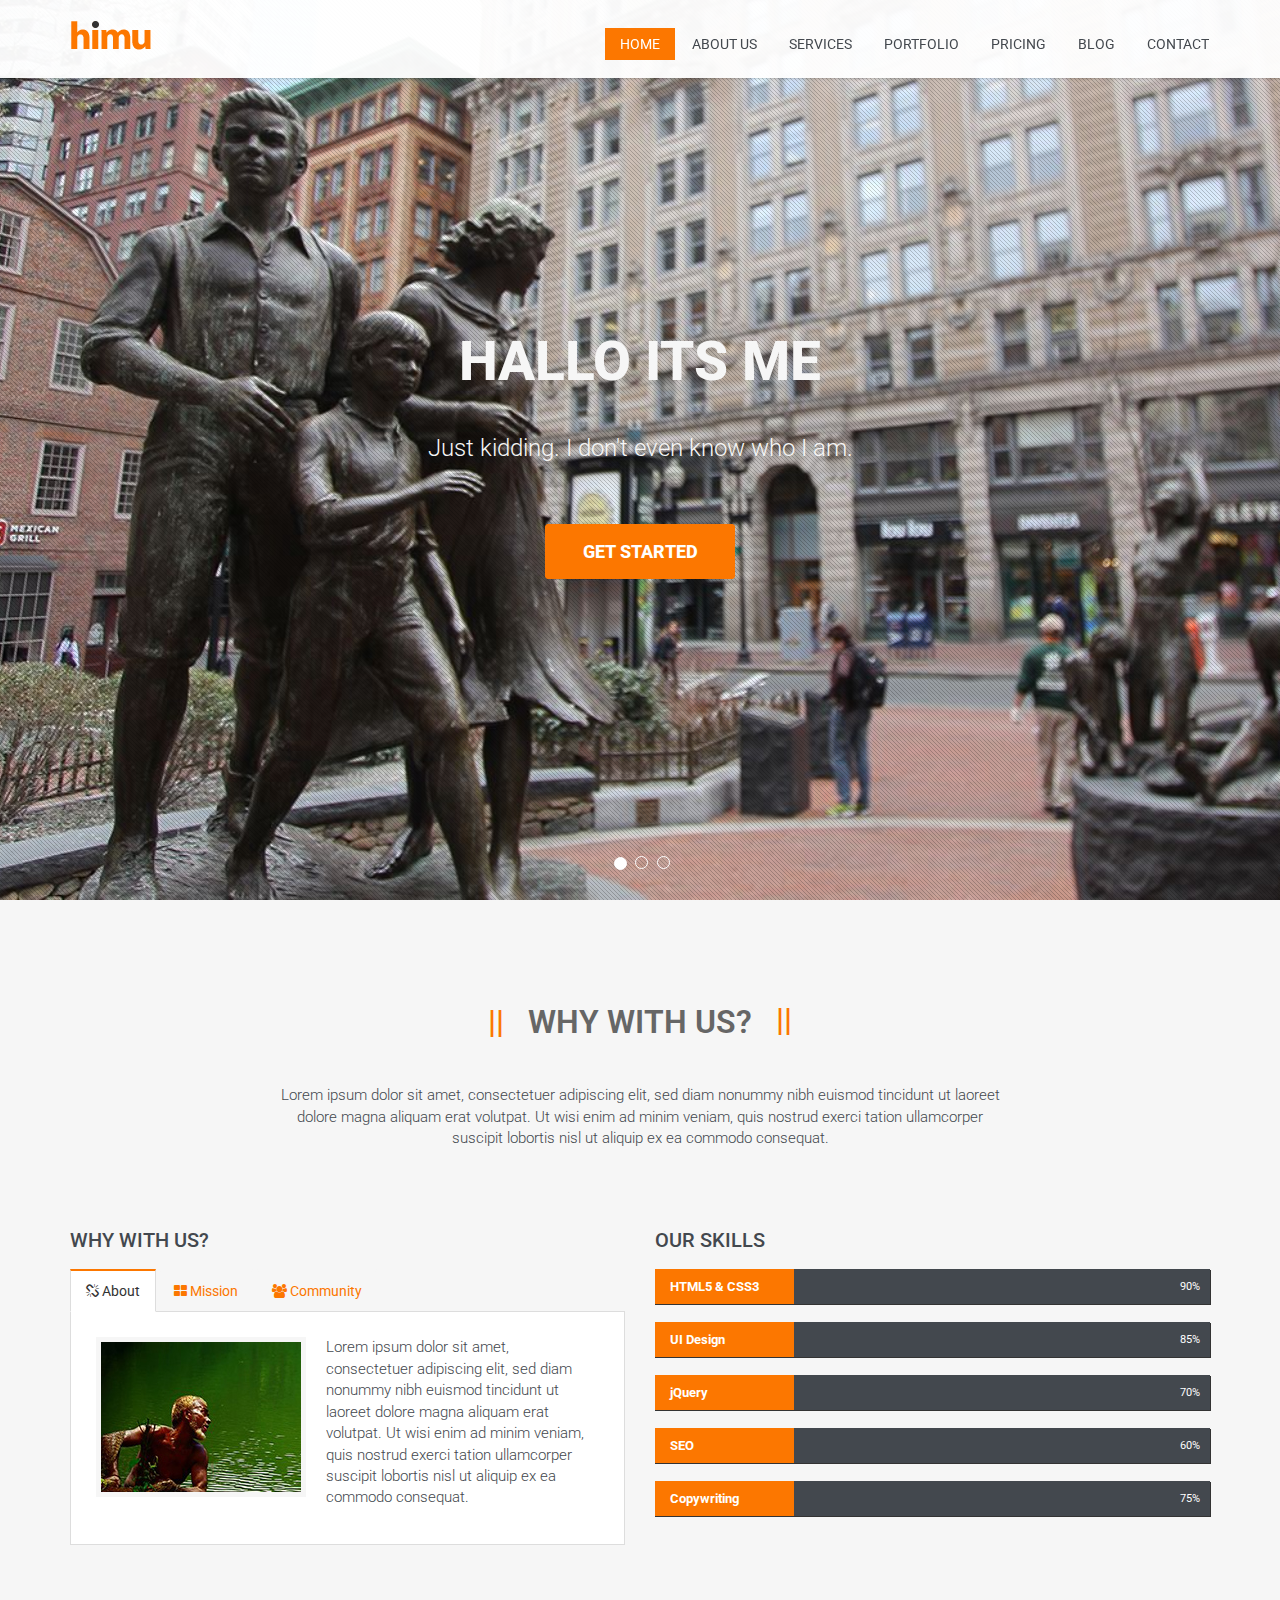
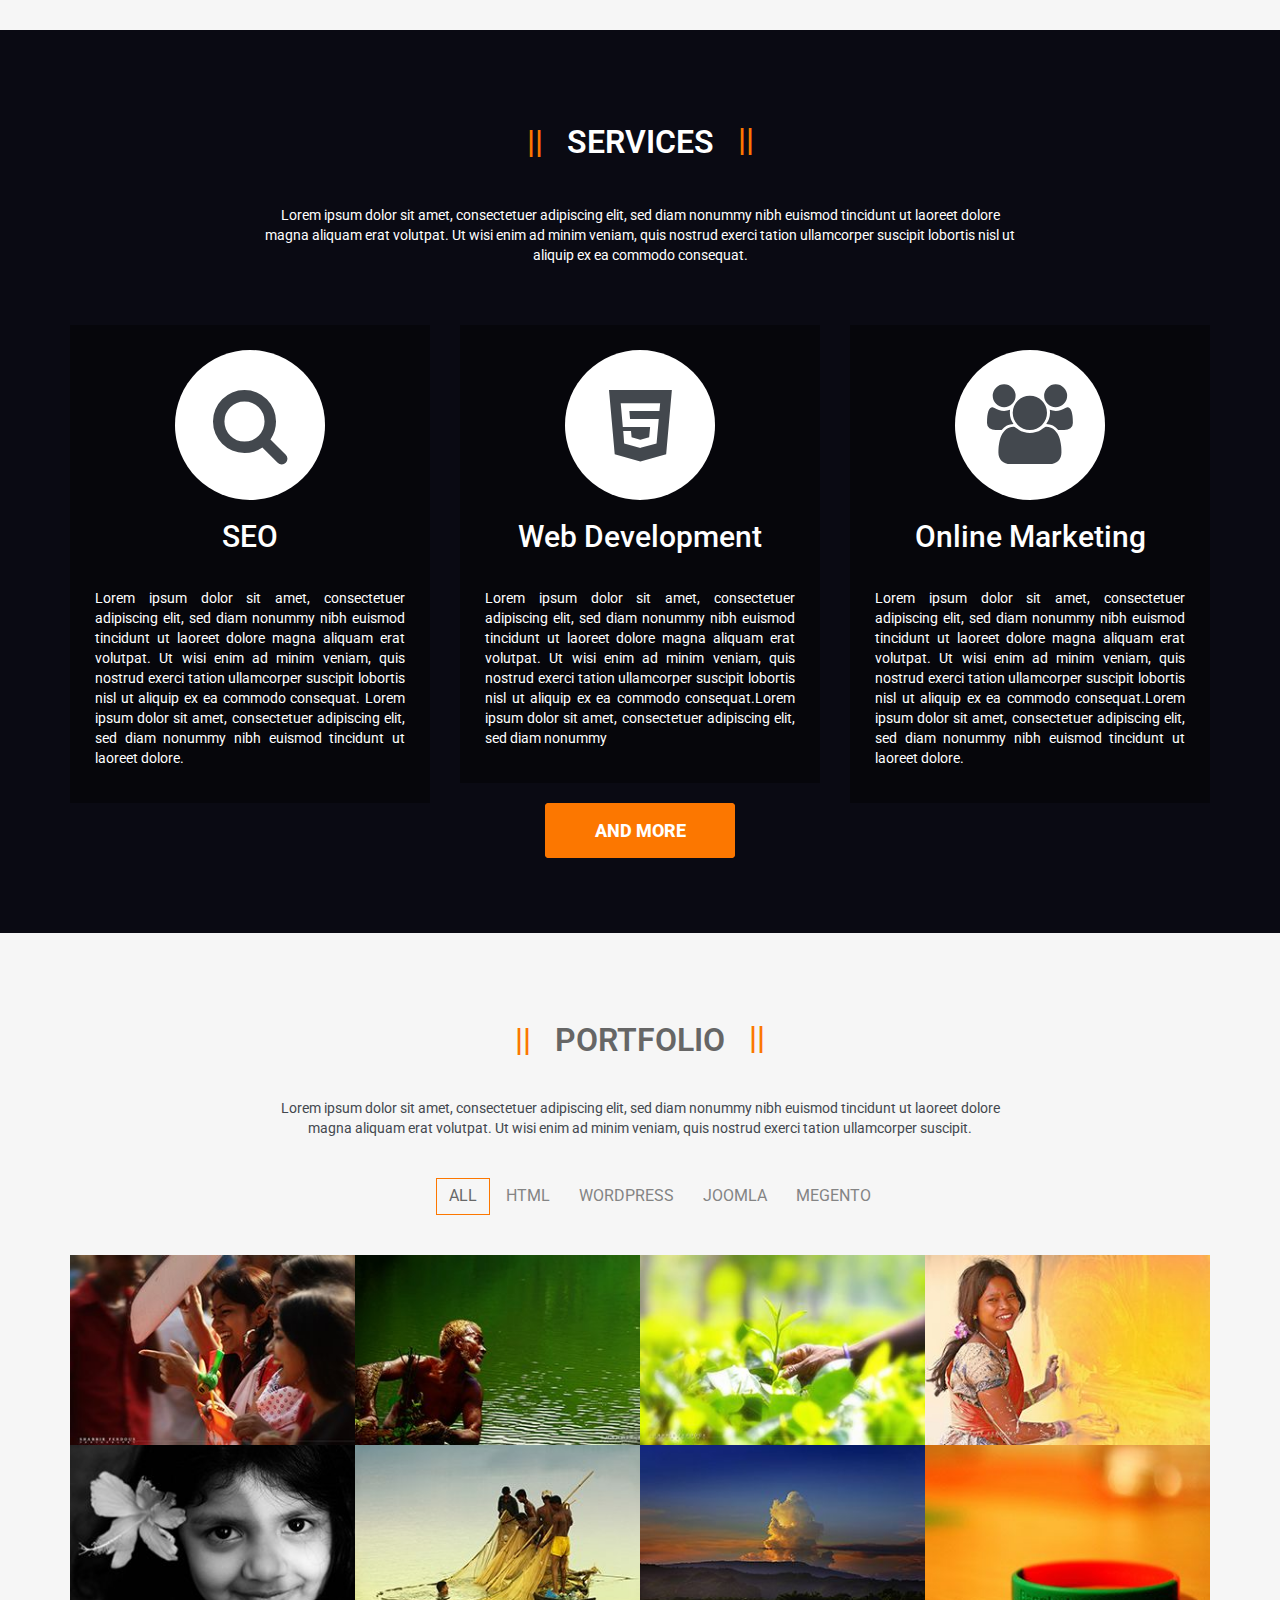
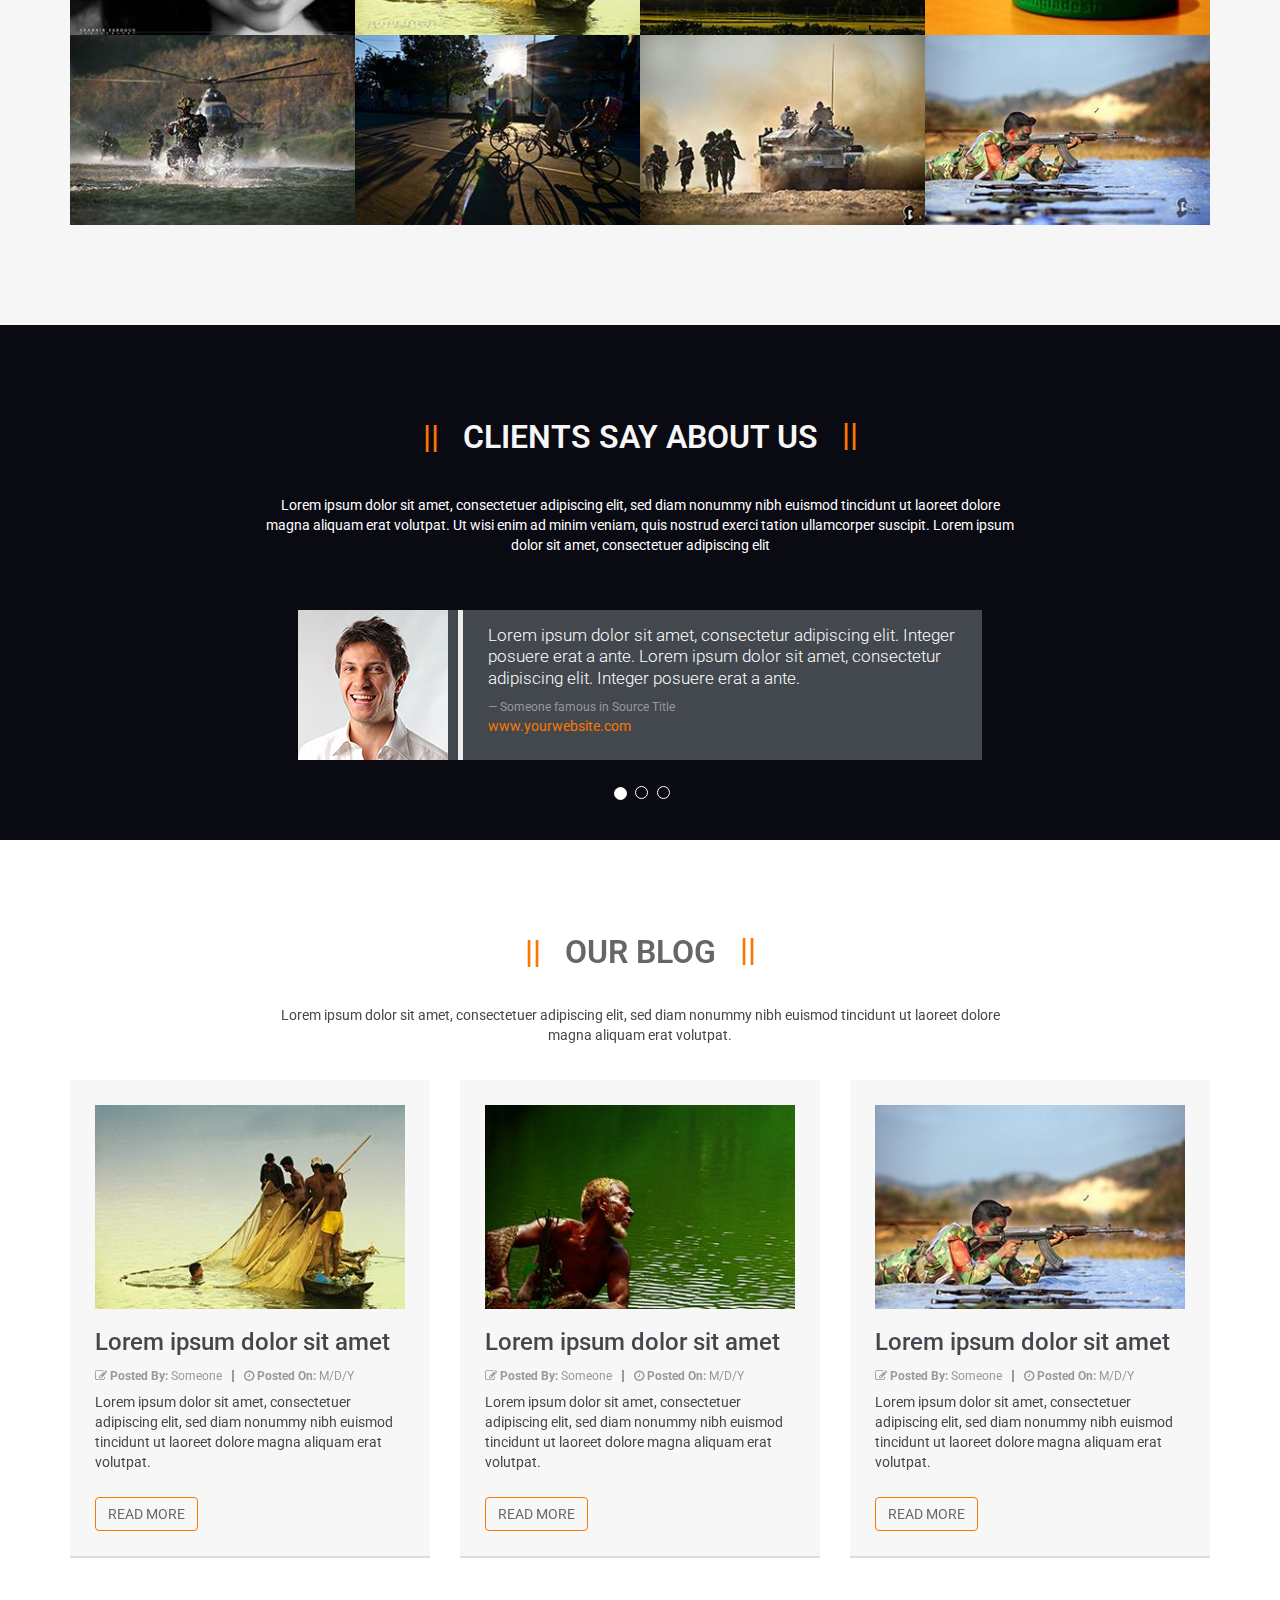
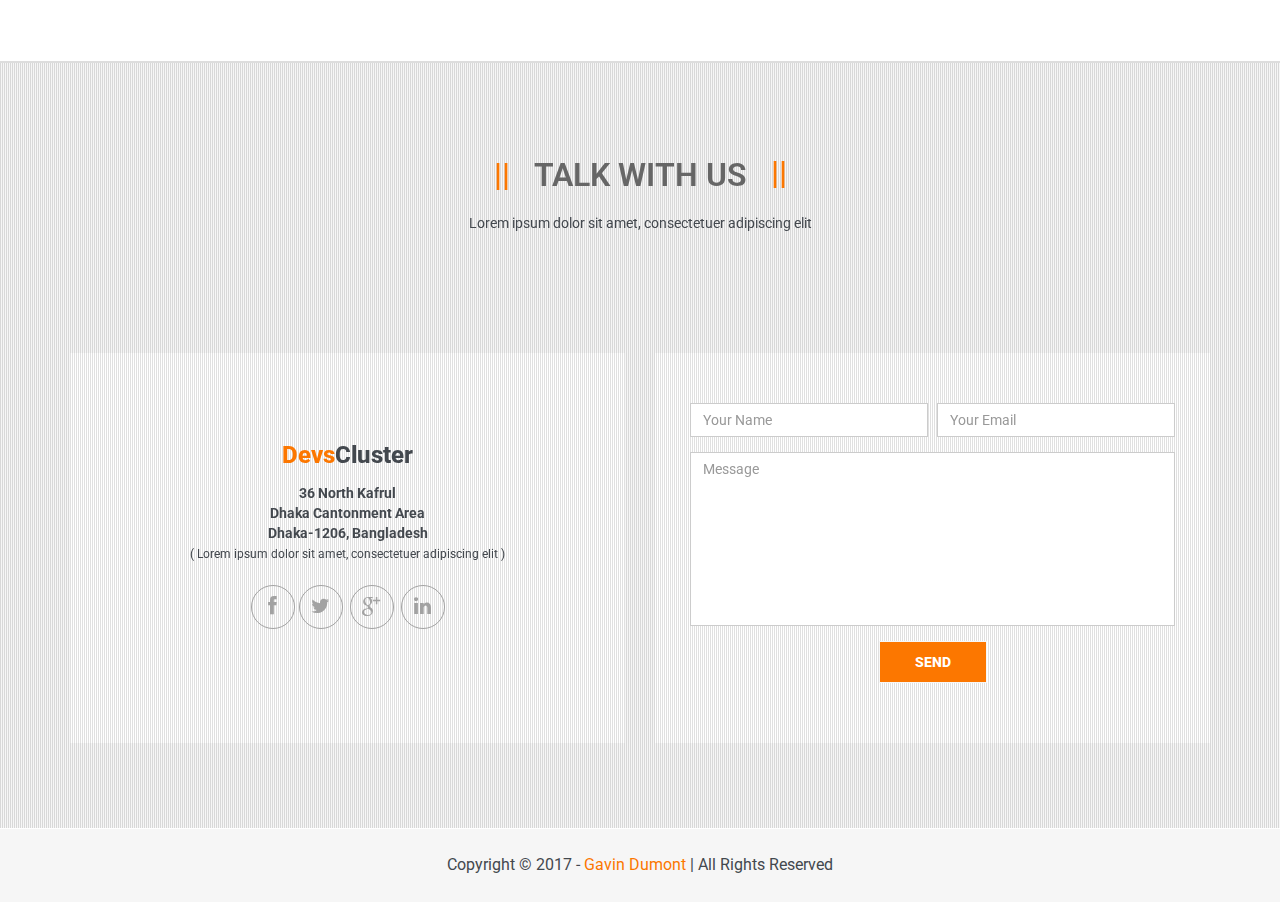
==== index.html @ 2231b40e "Initial Upload" ====
<!DOCTYPE html>
<html lang="en">

<head>
    <meta charset="utf-8">
    <meta name="viewport" content="width=device-width, initial-scale=1.0">
    <meta name="description" content=" INSERT WEBSITE DESCRIPTION HERE ">
    <meta name="keywords" content=" INSERT KEYWORDS HERE " />
    <meta name="author" content="">
    <title> INSERT TITLE HERE </title>
    <link href="css/bootstrap.min.css" rel="stylesheet">
    <link href="css/prettyPhoto.css" rel="stylesheet">
    <link href="css/font-awesome.min.css" rel="stylesheet">
    <link href="css/animate.css" rel="stylesheet">
    <link href="css/main.css" rel="stylesheet">
    <link href="css/responsive.css" rel="stylesheet">
    <!--[if lt IE 9]> <script src="js/html5shiv.js"></script> 
	<script src="js/respond.min.js"></script> <![endif]-->
    <link rel="shortcut icon" href="#">
    <link rel="apple-touch-icon-precomposed" sizes="144x144" href="images/ico/apple-touch-icon-144-precomposed.png">
    <link rel="apple-touch-icon-precomposed" sizes="114x114" href="images/ico/apple-touch-icon-114-precomposed.png">
    <link rel="apple-touch-icon-precomposed" sizes="72x72" href="images/ico/apple-touch-icon-72-precomposed.png">
    <link rel="apple-touch-icon-precomposed" href="images/ico/apple-touch-icon-57-precomposed.png">
</head>
<!--/head-->

<body>
    <div class="preloader">
        <div class="preloder-wrap">
            <div class="preloder-inner">
                <div class="ball"></div>
                <div class="ball"></div>
                <div class="ball"></div>
                <div class="ball"></div>
                <div class="ball"></div>
                <div class="ball"></div>
                <div class="ball"></div>
            </div>
        </div>
    </div>
    <!--/.preloader-->
    <header id="navigation">
        <div class="navbar navbar-inverse navbar-fixed-top" role="banner">
            <div class="container">
                <div class="navbar-header">
                    <button type="button" class="navbar-toggle" data-toggle="collapse" data-target=".navbar-collapse"> 
						<span class="sr-only">Toggle navigation</span> <span class="icon-bar"></span> <span class="icon-bar"></span> <span class="icon-bar"></span> 
					</button>
                    <a class="navbar-brand" href="index.html">
                        <h1><img src="images/logo.png" alt="logo"></h1>
                    </a>
                </div>
                <div class="collapse navbar-collapse">
                    <ul class="nav navbar-nav navbar-right">
                        <li class="scroll active"><a href="#navigation">Home</a></li>
                        <li class="scroll"><a href="pages/about-us">About Us</a></li>
                        <li class="scroll"><a href="pages/services">Services</a></li>
                        <li class="scroll"><a href="pages/portfolio">Portfolio</a></li>
                        <li class="scroll"><a href="pages/pricing">Pricing</a></li>
                        <li class="scroll"><a href="#">Blog</a></li>
                        <li class="scroll"><a href="pages/contact">Contact</a></li>
                    </ul>
                </div>
            </div>
        </div>
        <!--/navbar-->
    </header>
    <!--/#navigation-->

    <section id="home">
        <div class="home-pattern"></div>
        <div id="main-carousel" class="carousel slide" data-ride="carousel">
            <ol class="carousel-indicators">
                <li data-target="#main-carousel" data-slide-to="0" class="active"></li>
                <li data-target="#main-carousel" data-slide-to="1"></li>
                <li data-target="#main-carousel" data-slide-to="2"></li>
            </ol>
            <!--/.carousel-indicators-->
            <div class="carousel-inner">
                <div class="item active" style="background-image: url(images/slider/slide3.jpg)">
                    <div class="carousel-caption">
                        <div>
                            <h2 class="heading animated bounceInDown">Hallo its me</h2>
                            <p class="animated bounceInUp">Just kidding. I don't even know who I am. </p>
                            <a class="btn btn-default slider-btn animated fadeIn" href="#">Get Started</a>
                        </div>
                    </div>
                </div>
                <div class="item" style="background-image: url(images/slider/slide2.jpg)">
                    <div class="carousel-caption">
                        <div>
                            <h2 class="heading animated bounceInDown">Header text</h2>
                            <p class="animated bounceInUp">Some interesting text </p> <a class="btn btn-default slider-btn animated fadeIn" href="#">Get Started</a>
                        </div>
                    </div>
                </div>
                <div class="item" style="background-image: url(images/slider/slide1.jpg)">
                    <div class="carousel-caption">
                        <div>
                            <h2 class="heading animated bounceInRight">Look how cool</h2>
                            <p class="animated bounceInLeft">Your very jealous, I'm sure of it</p>
                            <a class="btn btn-default slider-btn animated bounceInUp" href="#">Get Started</a>
                        </div>
                    </div>
                </div>
            </div>
            <!--/.carousel-inner-->

            <a class="carousel-left member-carousel-control hidden-xs" href="#main-carousel" data-slide="prev"><i class="fa fa-angle-left"></i></a>
            <a class="carousel-right member-carousel-control hidden-xs" href="#main-carousel" data-slide="next"><i class="fa fa-angle-right"></i></a>
        </div>

    </section>
    <!--/#home-->

    <section id="about-us">
        <div class="container">
            <div class="text-center">
                <div class="col-sm-8 col-sm-offset-2">
                    <h2 class="title-one">Why With Us?</h2>
                    <p>Lorem ipsum dolor sit amet, consectetuer adipiscing elit, sed diam nonummy nibh euismod tincidunt ut laoreet dolore magna aliquam erat volutpat. Ut wisi enim ad minim veniam, quis nostrud exerci tation ullamcorper suscipit lobortis nisl ut aliquip ex ea commodo consequat.</p>
                </div>
            </div>
            <div class="about-us">
                <div class="row">
                    <div class="col-sm-6">
                        <h3>Why with us?</h3>
                        <ul class="nav nav-tabs">
                            <li class="active"><a href="#about" data-toggle="tab"><i class="fa fa-chain-broken"></i> About</a></li>
                            <li><a href="#mission" data-toggle="tab"><i class="fa fa-th-large"></i> Mission</a></li>
                            <li><a href="#community" data-toggle="tab"><i class="fa fa-users"></i> Community</a></li>
                        </ul>
                        <div class="tab-content">
                            <div class="tab-pane fade in active" id="about">
                                <div class="media">
                                    <img class="pull-left media-object" src="images/about-us/about.jpg" alt="about us">
                                    <div class="media-body">
                                        <p>Lorem ipsum dolor sit amet, consectetuer adipiscing elit, sed diam nonummy nibh euismod tincidunt ut laoreet dolore magna aliquam erat volutpat. Ut wisi enim ad minim veniam, quis nostrud exerci tation ullamcorper suscipit lobortis nisl ut aliquip ex ea commodo consequat.</p>
                                    </div>
                                </div>
                            </div>
                            <div class="tab-pane fade" id="mission">
                                <div class="media">
                                    <img class="pull-left media-object" src="images/about-us/mission.jpg" alt="Mission">
                                    <div class="media-body">
                                        <p>Lorem ipsum dolor sit amet, consectetuer adipiscing elit, sed diam nonummy nibh euismod tincidunt ut laoreet dolore magna aliquam erat volutpat. Ut wisi enim ad minim veniam, quis nostrud exerci </p>
                                    </div>
                                </div>
                            </div>
                            <div class="tab-pane fade" id="community">
                                <div class="media">
                                    <img class="pull-left media-object" src="images/about-us/community.jpg" alt="Community">
                                    <div class="media-body">
                                        <p>Lorem ipsum dolor sit amet, consectetuer adipiscing elit, sed diam nonummy nibh euismod tincidunt ut laoreet dolore magna aliquam erat volutpat. </p>
                                    </div>
                                </div>
                            </div>
                        </div>
                    </div>
                    <div class="col-sm-6">
                        <h3>Our Skills</h3>
                        <div class="skill-bar">
                            <div class="skillbar clearfix " data-percent="90%">
                                <div class="skillbar-title">
                                    <span>HTML5 &amp; CSS3</span>
                                </div>
                                <div class="skillbar-bar"></div>
                                <div class="skill-bar-percent">90%</div>
                            </div>
                            <!-- End Skill Bar -->
                            <div class="skillbar clearfix" data-percent="85%">
                                <div class="skillbar-title"><span>UI Design</span></div>
                                <div class="skillbar-bar"></div>
                                <div class="skill-bar-percent">85%</div>
                            </div>
                            <!-- End Skill Bar -->
                            <div class="skillbar clearfix " data-percent="70%">
                                <div class="skillbar-title"><span>jQuery</span></div>
                                <div class="skillbar-bar"></div>
                                <div class="skill-bar-percent">70%</div>
                            </div>
                            <!-- End Skill Bar -->
                            <div class="skillbar clearfix " data-percent="60%">
                                <div class="skillbar-title"><span>SEO</span></div>
                                <div class="skillbar-bar"></div>
                                <div class="skill-bar-percent">60%</div>
                            </div>
                            <!-- End Skill Bar -->
                            <div class="skillbar clearfix " data-percent="75%">
                                <div class="skillbar-title"><span>Copywriting</span></div>
                                <div class="skillbar-bar"></div>
                                <div class="skill-bar-percent">75%</div>
                            </div>
                            <!-- End Skill Bar -->
                        </div>
                    </div>
                </div>
            </div>
        </div>
    </section>
    <!--/#about-us-->

    <section id="services" class="parallax-section">
        <div class="container">
            <div class="row text-center">
                <div class="col-sm-8 col-sm-offset-2">
                    <h2 class="title-one">Services</h2>
                    <p>Lorem ipsum dolor sit amet, consectetuer adipiscing elit, sed diam nonummy nibh euismod tincidunt ut laoreet dolore magna aliquam erat volutpat. Ut wisi enim ad minim veniam, quis nostrud exerci tation ullamcorper suscipit lobortis nisl ut aliquip ex ea commodo consequat.</p>
                </div>
            </div>
            <div class="row">
                <div class="col-sm-12">
                    <div class="our-service">
                        <div class="services row">
                            <div class="col-sm-4">
                                <div class="single-service">
                                    <i class="fa fa-search"></i>
                                    <h2>SEO</h2>
                                    <p>Lorem ipsum dolor sit amet, consectetuer adipiscing elit, sed diam nonummy nibh euismod tincidunt ut laoreet dolore magna aliquam erat volutpat. Ut wisi enim ad minim veniam, quis nostrud exerci tation ullamcorper suscipit lobortis nisl ut aliquip ex ea commodo consequat. Lorem ipsum dolor sit amet, consectetuer adipiscing elit, sed diam nonummy nibh euismod tincidunt ut laoreet dolore.</p>
                                </div>
                            </div>
                            <div class="col-sm-4">
                                <div class="single-service">
                                    <i class="fa fa-html5"></i>
                                    <h2>Web Development</h2>
                                    <p>Lorem ipsum dolor sit amet, consectetuer adipiscing elit, sed diam nonummy nibh euismod tincidunt ut laoreet dolore magna aliquam erat volutpat. Ut wisi enim ad minim veniam, quis nostrud exerci tation ullamcorper suscipit lobortis nisl ut aliquip ex ea commodo consequat.Lorem ipsum dolor sit amet, consectetuer adipiscing elit, sed diam nonummy </p>
                                </div>
                            </div>
                            <div class="col-sm-4">
                                <div class="single-service">
                                    <i class="fa fa-users"></i>
                                    <h2>Online Marketing</h2>
                                    <p>Lorem ipsum dolor sit amet, consectetuer adipiscing elit, sed diam nonummy nibh euismod tincidunt ut laoreet dolore magna aliquam erat volutpat. Ut wisi enim ad minim veniam, quis nostrud exerci tation ullamcorper suscipit lobortis nisl ut aliquip ex ea commodo consequat.Lorem ipsum dolor sit amet, consectetuer adipiscing elit, sed diam nonummy nibh euismod tincidunt ut laoreet dolore.</p>
                                </div>
                            </div>
                        </div>
                        <a class="btn btn-default services-front-btn animated bounceInUp" href="#">And More</a>
                    </div>
                </div>
            </div>
        </div>
    </section>
    <!--/#service-->

    <section id="portfolio">
        <div class="container">
            <div class="row text-center">
                <div class="col-sm-8 col-sm-offset-2">
                    <h2 class="title-one">Portfolio</h2>
                    <p>Lorem ipsum dolor sit amet, consectetuer adipiscing elit, sed diam nonummy nibh euismod tincidunt ut laoreet dolore magna aliquam erat volutpat. Ut wisi enim ad minim veniam, quis nostrud exerci tation ullamcorper suscipit.</p>
                </div>
            </div>
            <ul class="portfolio-filter text-center">
                <li><a class="btn btn-default active" href="#" data-filter="*">All</a></li>
                <li><a class="btn btn-default" href="#" data-filter=".html">Html</a></li>
                <li><a class="btn btn-default" href="#" data-filter=".wordpress">Wordpress</a></li>
                <li><a class="btn btn-default" href="#" data-filter=".joomla">Joomla</a></li>
                <li><a class="btn btn-default" href="#" data-filter=".megento">Megento</a></li>
            </ul>
            <!--/#portfolio-filter-->
            <div class="portfolio-items">
                <div class="col-sm-3 col-xs-12 portfolio-item html">
                    <div class="view efffect">
                        <div class="portfolio-image">
                            <img src="images/portfolio/1.jpg" alt=""></div>
                        <div class="mask text-center">
                            <h3>Novel</h3>
                            <h4>Lorem ipsum dolor sit amet consectetur</h4>
                            <a href="#"><i class="fa fa-link"></i></a>
                            <a href="images/portfolio/big-item.jpg" data-gallery="prettyPhoto"><i class="fa fa-search-plus"></i></a>
                        </div>
                    </div>
                </div>
                <div class="col-sm-3 col-xs-12 portfolio-item jooma">
                    <div class="view efffect">
                        <div class="portfolio-image">
                            <img src="images/portfolio/2.jpg" alt="">
                        </div>
                        <div class="mask text-center">
                            <h3>Novel</h3>
                            <h4>Lorem ipsum dolor sit amet consectetur</h4>
                            <a href="#"><i class="fa fa-link"></i></a>
                            <a href="images/portfolio/big-item4.jpg" data-gallery="prettyPhoto"><i class="fa fa-search-plus"></i></a>
                        </div>
                    </div>
                </div>
                <div class="col-sm-3 col-xs-12 portfolio-item wordpress">
                    <div class="view efffect">
                        <div class="portfolio-image">
                            <img src="images/portfolio/3.jpg" alt="">
                        </div>
                        <div class="mask text-center">
                            <h3>Novel</h3>
                            <h4>Lorem ipsum dolor sit amet consectetur</h4>
                            <a href="#"><i class="fa fa-link"></i></a>
                            <a href="images/portfolio/big-item.jpg" data-gallery="prettyPhoto"><i class="fa fa-search-plus"></i></a>
                        </div>
                    </div>
                </div>
                <div class="col-sm-3 col-xs-12 portfolio-item megento">
                    <div class="view efffect">
                        <div class="portfolio-image">
                            <img src="images/portfolio/4.jpg" alt="">
                        </div>
                        <div class="mask text-center">
                            <h3>Novel</h3>
                            <h4>Lorem ipsum dolor sit amet consectetur</h4>
                            <a href="#"><i class="fa fa-link"></i></a>
                            <a href="images/portfolio/big-item.jpg" data-gallery="prettyPhoto"><i class="fa fa-search-plus"></i></a>
                        </div>
                    </div>
                </div>
                <div class="col-sm-3 col-xs-12 portfolio-item html">
                    <div class="view efffect">
                        <div class="portfolio-image">
                            <img src="images/portfolio/5.jpg" alt="">
                        </div>
                        <div class="mask text-center">
                            <h3>Novel</h3>
                            <h4>Lorem ipsum dolor sit amet consectetur</h4>
                            <a href="#"><i class="fa fa-link"></i></a>
                            <a href="images/portfolio/big-item.jpg" data-gallery="prettyPhoto"><i class="fa fa-search-plus"></i></a>
                        </div>
                    </div>
                </div>
                <div class="col-sm-3 col-xs-12 portfolio-item wordpress">
                    <div class="view efffect">
                        <div class="portfolio-image">
                            <img src="images/portfolio/6.jpg" alt="">
                        </div>
                        <div class="mask text-center">
                            <h3>Novel</h3>
                            <h4>Lorem ipsum dolor sit amet consectetur</h4>
                            <a href="#"><i class="fa fa-link"></i></a>
                            <a href="images/portfolio/big-item.jpg" data-gallery="prettyPhoto"><i class="fa fa-search-plus"></i></a>
                        </div>
                    </div>
                </div>
                <div class="col-sm-3 col-xs-12 portfolio-item html">
                    <div class="view efffect">
                        <div class="portfolio-image">
                            <img src="images/portfolio/7.jpg" alt="">
                        </div>
                        <div class="mask text-center">
                            <h3>Novel</h3>
                            <h4>Lorem ipsum dolor sit amet consectetur</h4>
                            <a href="#"><i class="fa fa-link"></i></a>
                            <a href="images/portfolio/big-item.jpg" data-gallery="prettyPhoto"><i class="fa fa-search-plus"></i></a>
                        </div>
                    </div>
                </div>
                <div class="col-sm-3 col-xs-12 portfolio-item joomla">
                    <div class="view efffect">
                        <div class="portfolio-image">
                            <img src="images/portfolio/8.jpg" alt=""></div>
                        <div class="mask text-center">
                            <h3>Novel</h3>
                            <h4>Lorem ipsum dolor sit amet consectetur</h4>
                            <a href="#"><i class="fa fa-link"></i></a>
                            <a href="images/portfolio/big-item.jpg" data-gallery="prettyPhoto"><i class="fa fa-search-plus"></i></a>
                        </div>
                    </div>
                </div>
                <div class="col-sm-3 col-xs-12 portfolio-item html">
                    <div class="view efffect">
                        <div class="portfolio-image">
                            <img src="images/portfolio/9.jpg" alt="">
                        </div>
                        <div class="mask text-center">
                            <h3>Novel</h3>
                            <h4>Lorem ipsum dolor sit amet consectetur</h4>
                            <a href="#"><i class="fa fa-link"></i></a>
                            <a href="images/portfolio/big-item.jpg" data-gallery="prettyPhoto"><i class="fa fa-search-plus"></i></a>
                        </div>
                    </div>
                </div>
                <div class="col-sm-3 col-xs-12 portfolio-item wordpress">
                    <div class="view efffect">
                        <div class="portfolio-image">
                            <img src="images/portfolio/10.jpg" alt=""></div>
                        <div class="mask text-center">
                            <h3>Novel</h3>
                            <h4>Lorem ipsum dolor sit amet consectetur</h4>
                            <a href="#"><i class="fa fa-link"></i></a>
                            <a href="images/portfolio/big-item.jpg" data-gallery="prettyPhoto"><i class="fa fa-search-plus"></i></a>
                        </div>
                    </div>
                </div>
                <div class="col-sm-3 col-xs-12 portfolio-item joomla">
                    <div class="view efffect">
                        <div class="portfolio-image">
                            <img src="images/portfolio/11.jpg" alt=""></div>
                        <div class="mask text-center">
                            <h3>Novel</h3>
                            <h4>Lorem ipsum dolor sit amet consectetur</h4>
                            <a href="#"><i class="fa fa-link"></i></a>
                            <a href="images/portfolio/big-item3.jpg" data-gallery="prettyPhoto"><i class="fa fa-search-plus"></i></a>
                        </div>
                    </div>
                </div>
                <div class="col-sm-3 col-xs-12 portfolio-item megento">
                    <div class="view efffect">
                        <div class="portfolio-image">
                            <img src="images/portfolio/12.jpg" alt=""></div>
                        <div class="mask text-center">
                            <h3>Novel</h3>
                            <h4>Lorem ipsum dolor sit amet consectetur</h4>
                            <a href="#"><i class="fa fa-link"></i></a>
                            <a href="images/portfolio/big-item4.jpg" data-gallery="prettyPhoto"><i class="fa fa-search-plus"></i></a>
                        </div>
                    </div>
                </div>
            </div>
        </div>

    </section>
    <!--/#portfolio-->

    <section id="clients" class="parallax-section">
        <div class="container">
            <div class="clients-wrapper">
                <div class="row text-center">
                    <div class="col-sm-8 col-sm-offset-2">
                        <h2 class="title-one">Clients Say About Us</h2>
                        <p>Lorem ipsum dolor sit amet, consectetuer adipiscing elit, sed diam nonummy nibh euismod tincidunt ut laoreet dolore magna aliquam erat volutpat. Ut wisi enim ad minim veniam, quis nostrud exerci tation ullamcorper suscipit. Lorem ipsum dolor sit amet, consectetuer adipiscing elit</p>
                    </div>
                </div>
                <div id="clients-carousel" class="carousel slide" data-ride="carousel">
                    <!-- Indicators -->
                    <ol class="carousel-indicators">
                        <li data-target="#clients-carousel" data-slide-to="0" class="active"></li>
                        <li data-target="#clients-carousel" data-slide-to="1"></li>
                        <li data-target="#clients-carousel" data-slide-to="2"></li>
                    </ol>
                    <!-- Wrapper for slides -->
                    <div class="carousel-inner">
                        <div class="item active">
                            <div class="single-client">
                                <div class="media">
                                    <img class="pull-left" src="images/clients/client1.jpg" alt="">
                                    <div class="media-body">
                                        <blockquote>
                                            <p>Lorem ipsum dolor sit amet, consectetur adipiscing elit. Integer posuere erat a ante. Lorem ipsum dolor sit amet, consectetur adipiscing elit. Integer posuere erat a ante.</p><small>Someone famous in Source Title</small><a href="">www.yourwebsite.com</a></blockquote>
                                    </div>
                                </div>
                            </div>
                        </div>
                        <div class="item">
                            <div class="single-client">
                                <div class="media">
                                    <img class="pull-left" src="images/clients/client3.jpg" alt="">
                                    <div class="media-body">
                                        <blockquote>
                                            <p>Lorem ipsum dolor sit amet, consectetur adipiscing elit. Integer posuere erat a ante. Lorem ipsum dolor sit amet, consectetur adipiscing elit. Integer posuere erat a ante.</p><small>Someone famous in Source Title</small><a href="">www.yourwebsite.com</a></blockquote>
                                    </div>
                                </div>
                            </div>
                        </div>
                        <div class="item">
                            <div class="single-client">
                                <div class="media">
                                    <img class="pull-left" src="images/clients/client2.jpg" alt="">
                                    <div class="media-body">
                                        <blockquote>
                                            <p>Lorem ipsum dolor sit amet, consectetur adipiscing elit. Integer posuere erat a ante. Lorem ipsum dolor sit amet, consectetur adipiscing elit. Integer posuere erat a ante.</p><small>Someone famous in Source Title</small><a href="">www.yourwebsite.com</a></blockquote>
                                    </div>
                                </div>
                            </div>
                        </div>
                    </div>
                </div>
            </div>
        </div>
    </section>
    <!--/#clients-->

    <section id="blog">
        <div class="container">
            <div class="row text-center clearfix">
                <div class="col-sm-8 col-sm-offset-2">
                    <h2 class="title-one">Our Blog</h2>
                    <p class="blog-heading">Lorem ipsum dolor sit amet, consectetuer adipiscing elit, sed diam nonummy nibh euismod tincidunt ut laoreet dolore magna aliquam erat volutpat.</p>
                </div>
            </div>
            <div class="row">
                <div class="col-sm-4">
                    <div class="single-blog">
                        <img src="images/blog/1.jpg" alt="" />
                        <h2>Lorem ipsum dolor sit amet</h2>
                        <ul class="post-meta">
                            <li><i class="fa fa-pencil-square-o"></i><strong> Posted By:</strong> Someone</li>
                            <li><i class="fa fa-clock-o"></i><strong> Posted On:</strong> M/D/Y</li>
                        </ul>
                        <div class="blog-content">
                            <p>Lorem ipsum dolor sit amet, consectetuer adipiscing elit, sed diam nonummy nibh euismod tincidunt ut laoreet dolore magna aliquam erat volutpat.</p>
                        </div>
                        <a href="" class="btn btn-primary" data-toggle="modal" data-target="#">Read More</a>
                    </div>
                </div>
                <div class="col-sm-4">
                    <div class="single-blog">
                        <img src="images/blog/2.jpg" alt="" />
                        <h2>Lorem ipsum dolor sit amet</h2>
                        <ul class="post-meta">
                            <li><i class="fa fa-pencil-square-o"></i><strong> Posted By:</strong> Someone</li>
                            <li><i class="fa fa-clock-o"></i><strong> Posted On:</strong> M/D/Y</li>
                        </ul>
                        <div class="blog-content">
                            <p>Lorem ipsum dolor sit amet, consectetuer adipiscing elit, sed diam nonummy nibh euismod tincidunt ut laoreet dolore magna aliquam erat volutpat.</p>
                        </div>
                        <a href="" class="btn btn-primary" data-toggle="modal" data-target="#">Read More</a>
                    </div>
                </div>
                <div class="col-sm-4">
                    <div class="single-blog">
                        <img src="images/blog/3.jpg" alt="" />
                        <h2>Lorem ipsum dolor sit amet</h2>
                        <ul class="post-meta">
                            <li><i class="fa fa-pencil-square-o"></i><strong> Posted By:</strong> Someone</li>
                            <li><i class="fa fa-clock-o"></i><strong> Posted On:</strong> M/D/Y</li>
                        </ul>
                        <div class="blog-content">
                            <p>Lorem ipsum dolor sit amet, consectetuer adipiscing elit, sed diam nonummy nibh euismod tincidunt ut laoreet dolore magna aliquam erat volutpat.</p>
                        </div>
                        <a href="" class="btn btn-primary" data-toggle="modal" data-target="#">Read More</a>
                    </div>
                </div>
            </div>
        </div>
    </section>
    <!--/#blog-->

    <section id="contact">
        <div class="container">
            <div class="row text-center clearfix">
                <div class="col-sm-8 col-sm-offset-2">
                    <div class="contact-heading">
                        <h2 class="title-one">Talk With Us</h2>
                        <p>Lorem ipsum dolor sit amet, consectetuer adipiscing elit</p>
                    </div>
                </div>
            </div>
        </div>
        <div class="container">
            <div class="contact-details">
                <div class="pattern"></div>
                <div class="row text-center clearfix">
                    <div class="col-sm-6">
                        <div class="contact-address"><address><p><span>Devs</span>Cluster</p><strong>36 North Kafrul<br>Dhaka Cantonment Area<br> Dhaka-1206, Bangladesh</strong><br><small>( Lorem ipsum dolor sit amet, consectetuer adipiscing elit )</small></address>
                            <div class="social-icons">
                                <a href="#"><i class="fa fa-facebook"></i></a><a href="#"><i class="fa fa-twitter"></i></a>
                                <a href="#"><i class="fa fa-google-plus"></i></a>
                                <a href="#"><i class="fa fa-linkedin"></i></a>
                            </div>
                        </div>
                    </div>
                    <div class="col-sm-6">
                        <div id="contact-form-section">
                            <div class="status alert alert-success" style="display: none"></div>
                            <form id="contact-form" class="contact" name="contact-form" method="post" action="send-mail.php">
                                <div class="form-group">
                                    <input type="text" name="name" class="form-control name-field" required="required" placeholder="Your Name"></div>
                                <div class="form-group">
                                    <input type="email" name="email" class="form-control mail-field" required="required" placeholder="Your Email">
                                </div>
                                <div class="form-group">
                                    <textarea name="message" id="message" required="required" class="form-control" rows="8" placeholder="Message"></textarea>
                                </div>
                                <div class="form-group">
                                    <button type="submit" class="btn btn-primary">Send</button>
                                </div>
                            </form>
                        </div>
                    </div>
                </div>
            </div>
        </div>
    </section>
    <!--/#contact-->

    <footer id="footer">
        <div class="container">
            <div class="text-center">
                <p>Copyright &copy; 2017 - <a href="http://twitter.com/gavindumont">Gavin Dumont</a> | All Rights Reserved</p>
            </div>
        </div>
    </footer>
    <!--/#footer-->

    <script type="text/javascript" src="js/jquery.js"></script>
    <script type="text/javascript" src="js/bootstrap.min.js"></script>
    <script type="text/javascript" src="js/smoothscroll.js"></script>
    <script type="text/javascript" src="js/jquery.isotope.min.js"></script>
    <script type="text/javascript" src="js/jquery.prettyPhoto.js"></script>
    <script type="text/javascript" src="js/jquery.parallax.js"></script>
    <script type="text/javascript" src="js/main.js"></script>
</body>

</html>
---- css/prettyPhoto.css ----
div.pp_default .pp_top,div.pp_default .pp_top .pp_middle,div.pp_default .pp_top .pp_left,div.pp_default .pp_top .pp_right,div.pp_default .pp_bottom,div.pp_default .pp_bottom .pp_left,div.pp_default .pp_bottom .pp_middle,div.pp_default .pp_bottom .pp_right{height:13px}
div.pp_default .pp_top .pp_left{background:url(../images/prettyPhoto/default/sprite.png) -78px -93px no-repeat}
div.pp_default .pp_top .pp_middle{background:url(../images/prettyPhoto/default/sprite_x.png) top left repeat-x}
div.pp_default .pp_top .pp_right{background:url(../images/prettyPhoto/default/sprite.png) -112px -93px no-repeat}
div.pp_default .pp_content .ppt{color:#f8f8f8}
div.pp_default .pp_content_container .pp_left{background:url(../images/prettyPhoto/default/sprite_y.png) -7px 0 repeat-y;padding-left:13px}
div.pp_default .pp_content_container .pp_right{background:url(../images/prettyPhoto/default/sprite_y.png) top right repeat-y;padding-right:13px}
div.pp_default .pp_next:hover{background:url(../images/prettyPhoto/default/sprite_next.png) center right no-repeat;cursor:pointer}
div.pp_default .pp_previous:hover{background:url(../images/prettyPhoto/default/sprite_prev.png) center left no-repeat;cursor:pointer}
div.pp_default .pp_expand{background:url(../images/prettyPhoto/default/sprite.png) 0 -29px no-repeat;cursor:pointer;width:28px;height:28px}
div.pp_default .pp_expand:hover{background:url(../images/prettyPhoto/default/sprite.png) 0 -56px no-repeat;cursor:pointer}
div.pp_default .pp_contract{background:url(../images/prettyPhoto/default/sprite.png) 0 -84px no-repeat;cursor:pointer;width:28px;height:28px}
div.pp_default .pp_contract:hover{background:url(../images/prettyPhoto/default/sprite.png) 0 -113px no-repeat;cursor:pointer}
div.pp_default .pp_close{width:30px;height:30px;background:url(../images/prettyPhoto/default/sprite.png) 2px 1px no-repeat;cursor:pointer}
div.pp_default .pp_gallery ul li a{background:url(../images/prettyPhoto/default/default_thumb.png) center center #f8f8f8;border:1px solid #aaa}
div.pp_default .pp_social{margin-top:7px}
div.pp_default .pp_gallery a.pp_arrow_previous,div.pp_default .pp_gallery a.pp_arrow_next{position:static;left:auto}
div.pp_default .pp_nav .pp_play,div.pp_default .pp_nav .pp_pause{background:url(../images/prettyPhoto/default/sprite.png) -51px 1px no-repeat;height:30px;width:30px}
div.pp_default .pp_nav .pp_pause{background-position:-51px -29px}
div.pp_default a.pp_arrow_previous,div.pp_default a.pp_arrow_next{background:url(../images/prettyPhoto/default/sprite.png) -31px -3px no-repeat;height:20px;width:20px;margin:4px 0 0}
div.pp_default a.pp_arrow_next{left:52px;background-position:-82px -3px}
div.pp_default .pp_content_container .pp_details{margin-top:5px}
div.pp_default .pp_nav{clear:none;height:30px;width:110px;position:relative}
div.pp_default .pp_nav .currentTextHolder{font-family:Georgia;font-style:italic;color:#999;font-size:11px;left:75px;line-height:25px;position:absolute;top:2px;margin:0;padding:0 0 0 10px}
div.pp_default .pp_close:hover,div.pp_default .pp_nav .pp_play:hover,div.pp_default .pp_nav .pp_pause:hover,div.pp_default .pp_arrow_next:hover,div.pp_default .pp_arrow_previous:hover{opacity:0.7}
div.pp_default .pp_description{font-size:11px;font-weight:700;line-height:14px;margin:5px 50px 5px 0}
div.pp_default .pp_bottom .pp_left{background:url(../images/prettyPhoto/default/sprite.png) -78px -127px no-repeat}
div.pp_default .pp_bottom .pp_middle{background:url(../images/prettyPhoto/default/sprite_x.png) bottom left repeat-x}
div.pp_default .pp_bottom .pp_right{background:url(../images/prettyPhoto/default/sprite.png) -112px -127px no-repeat}
div.pp_default .pp_loaderIcon{background:url(../images/prettyPhoto/default/loader.gif) center center no-repeat}
div.light_rounded .pp_top .pp_left{background:url(../images/prettyPhoto/light_rounded/sprite.png) -88px -53px no-repeat}
div.light_rounded .pp_top .pp_right{background:url(../images/prettyPhoto/light_rounded/sprite.png) -110px -53px no-repeat}
div.light_rounded .pp_next:hover{background:url(../images/prettyPhoto/light_rounded/btnNext.png) center right no-repeat;cursor:pointer}
div.light_rounded .pp_previous:hover{background:url(../images/prettyPhoto/light_rounded/btnPrevious.png) center left no-repeat;cursor:pointer}
div.light_rounded .pp_expand{background:url(../images/prettyPhoto/light_rounded/sprite.png) -31px -26px no-repeat;cursor:pointer}
div.light_rounded .pp_expand:hover{background:url(../images/prettyPhoto/light_rounded/sprite.png) -31px -47px no-repeat;cursor:pointer}
div.light_rounded .pp_contract{background:url(../images/prettyPhoto/light_rounded/sprite.png) 0 -26px no-repeat;cursor:pointer}
div.light_rounded .pp_contract:hover{background:url(../images/prettyPhoto/light_rounded/sprite.png) 0 -47px no-repeat;cursor:pointer}
div.light_rounded .pp_close{width:75px;height:22px;background:url(../images/prettyPhoto/light_rounded/sprite.png) -1px -1px no-repeat;cursor:pointer}
div.light_rounded .pp_nav .pp_play{background:url(../images/prettyPhoto/light_rounded/sprite.png) -1px -100px no-repeat;height:15px;width:14px}
div.light_rounded .pp_nav .pp_pause{background:url(../images/prettyPhoto/light_rounded/sprite.png) -24px -100px no-repeat;height:15px;width:14px}
div.light_rounded .pp_arrow_previous{background:url(../images/prettyPhoto/light_rounded/sprite.png) 0 -71px no-repeat}
div.light_rounded .pp_arrow_next{background:url(../images/prettyPhoto/light_rounded/sprite.png) -22px -71px no-repeat}
div.light_rounded .pp_bottom .pp_left{background:url(../images/prettyPhoto/light_rounded/sprite.png) -88px -80px no-repeat}
div.light_rounded .pp_bottom .pp_right{background:url(../images/prettyPhoto/light_rounded/sprite.png) -110px -80px no-repeat}
div.dark_rounded .pp_top .pp_left{background:url(../images/prettyPhoto/dark_rounded/sprite.png) -88px -53px no-repeat}
div.dark_rounded .pp_top .pp_right{background:url(../images/prettyPhoto/dark_rounded/sprite.png) -110px -53px no-repeat}
div.dark_rounded .pp_content_container .pp_left{background:url(../images/prettyPhoto/dark_rounded/contentPattern.png) top left repeat-y}
div.dark_rounded .pp_content_container .pp_right{background:url(../images/prettyPhoto/dark_rounded/contentPattern.png) top right repeat-y}
div.dark_rounded .pp_next:hover{background:url(../images/prettyPhoto/dark_rounded/btnNext.png) center right no-repeat;cursor:pointer}
div.dark_rounded .pp_previous:hover{background:url(../images/prettyPhoto/dark_rounded/btnPrevious.png) center left no-repeat;cursor:pointer}
div.dark_rounded .pp_expand{background:url(../images/prettyPhoto/dark_rounded/sprite.png) -31px -26px no-repeat;cursor:pointer}
div.dark_rounded .pp_expand:hover{background:url(../images/prettyPhoto/dark_rounded/sprite.png) -31px -47px no-repeat;cursor:pointer}
div.dark_rounded .pp_contract{background:url(../images/prettyPhoto/dark_rounded/sprite.png) 0 -26px no-repeat;cursor:pointer}
div.dark_rounded .pp_contract:hover{background:url(../images/prettyPhoto/dark_rounded/sprite.png) 0 -47px no-repeat;cursor:pointer}
div.dark_rounded .pp_close{width:75px;height:22px;background:url(../images/prettyPhoto/dark_rounded/sprite.png) -1px -1px no-repeat;cursor:pointer}
div.dark_rounded .pp_description{margin-right:85px;color:#fff}
div.dark_rounded .pp_nav .pp_play{background:url(../images/prettyPhoto/dark_rounded/sprite.png) -1px -100px no-repeat;height:15px;width:14px}
div.dark_rounded .pp_nav .pp_pause{background:url(../images/prettyPhoto/dark_rounded/sprite.png) -24px -100px no-repeat;height:15px;width:14px}
div.dark_rounded .pp_arrow_previous{background:url(../images/prettyPhoto/dark_rounded/sprite.png) 0 -71px no-repeat}
div.dark_rounded .pp_arrow_next{background:url(../images/prettyPhoto/dark_rounded/sprite.png) -22px -71px no-repeat}
div.dark_rounded .pp_bottom .pp_left{background:url(../images/prettyPhoto/dark_rounded/sprite.png) -88px -80px no-repeat}
div.dark_rounded .pp_bottom .pp_right{background:url(../images/prettyPhoto/dark_rounded/sprite.png) -110px -80px no-repeat}
div.dark_rounded .pp_loaderIcon{background:url(../images/prettyPhoto/dark_rounded/loader.gif) center center no-repeat}
div.dark_square .pp_left,div.dark_square .pp_middle,div.dark_square .pp_right,div.dark_square .pp_content{background:#000}
div.dark_square .pp_description{color:#fff;margin:0 85px 0 0}
div.dark_square .pp_loaderIcon{background:url(../images/prettyPhoto/dark_square/loader.gif) center center no-repeat}
div.dark_square .pp_expand{background:url(../images/prettyPhoto/dark_square/sprite.png) -31px -26px no-repeat;cursor:pointer}
div.dark_square .pp_expand:hover{background:url(../images/prettyPhoto/dark_square/sprite.png) -31px -47px no-repeat;cursor:pointer}
div.dark_square .pp_contract{background:url(../images/prettyPhoto/dark_square/sprite.png) 0 -26px no-repeat;cursor:pointer}
div.dark_square .pp_contract:hover{background:url(../images/prettyPhoto/dark_square/sprite.png) 0 -47px no-repeat;cursor:pointer}
div.dark_square .pp_close{width:75px;height:22px;background:url(../images/prettyPhoto/dark_square/sprite.png) -1px -1px no-repeat;cursor:pointer}
div.dark_square .pp_nav{clear:none}
div.dark_square .pp_nav .pp_play{background:url(../images/prettyPhoto/dark_square/sprite.png) -1px -100px no-repeat;height:15px;width:14px}
div.dark_square .pp_nav .pp_pause{background:url(../images/prettyPhoto/dark_square/sprite.png) -24px -100px no-repeat;height:15px;width:14px}
div.dark_square .pp_arrow_previous{background:url(../images/prettyPhoto/dark_square/sprite.png) 0 -71px no-repeat}
div.dark_square .pp_arrow_next{background:url(../images/prettyPhoto/dark_square/sprite.png) -22px -71px no-repeat}
div.dark_square .pp_next:hover{background:url(../images/prettyPhoto/dark_square/btnNext.png) center right no-repeat;cursor:pointer}
div.dark_square .pp_previous:hover{background:url(../images/prettyPhoto/dark_square/btnPrevious.png) center left no-repeat;cursor:pointer}
div.light_square .pp_expand{background:url(../images/prettyPhoto/light_square/sprite.png) -31px -26px no-repeat;cursor:pointer}
div.light_square .pp_expand:hover{background:url(../images/prettyPhoto/light_square/sprite.png) -31px -47px no-repeat;cursor:pointer}
div.light_square .pp_contract{background:url(../images/prettyPhoto/light_square/sprite.png) 0 -26px no-repeat;cursor:pointer}
div.light_square .pp_contract:hover{background:url(../images/prettyPhoto/light_square/sprite.png) 0 -47px no-repeat;cursor:pointer}
div.light_square .pp_close{width:75px;height:22px;background:url(../images/prettyPhoto/light_square/sprite.png) -1px -1px no-repeat;cursor:pointer}
div.light_square .pp_nav .pp_play{background:url(../images/prettyPhoto/light_square/sprite.png) -1px -100px no-repeat;height:15px;width:14px}
div.light_square .pp_nav .pp_pause{background:url(../images/prettyPhoto/light_square/sprite.png) -24px -100px no-repeat;height:15px;width:14px}
div.light_square .pp_arrow_previous{background:url(../images/prettyPhoto/light_square/sprite.png) 0 -71px no-repeat}
div.light_square .pp_arrow_next{background:url(../images/prettyPhoto/light_square/sprite.png) -22px -71px no-repeat}
div.light_square .pp_next:hover{background:url(../images/prettyPhoto/light_square/btnNext.png) center right no-repeat;cursor:pointer}
div.light_square .pp_previous:hover{background:url(../images/prettyPhoto/light_square/btnPrevious.png) center left no-repeat;cursor:pointer}
div.facebook .pp_top .pp_left{background:url(../images/prettyPhoto/facebook/sprite.png) -88px -53px no-repeat}
div.facebook .pp_top .pp_middle{background:url(../images/prettyPhoto/facebook/contentPatternTop.png) top left repeat-x}
div.facebook .pp_top .pp_right{background:url(../images/prettyPhoto/facebook/sprite.png) -110px -53px no-repeat}
div.facebook .pp_content_container .pp_left{background:url(../images/prettyPhoto/facebook/contentPatternLeft.png) top left repeat-y}
div.facebook .pp_content_container .pp_right{background:url(../images/prettyPhoto/facebook/contentPatternRight.png) top right repeat-y}
div.facebook .pp_expand{background:url(../images/prettyPhoto/facebook/sprite.png) -31px -26px no-repeat;cursor:pointer}
div.facebook .pp_expand:hover{background:url(../images/prettyPhoto/facebook/sprite.png) -31px -47px no-repeat;cursor:pointer}
div.facebook .pp_contract{background:url(../images/prettyPhoto/facebook/sprite.png) 0 -26px no-repeat;cursor:pointer}
div.facebook .pp_contract:hover{background:url(../images/prettyPhoto/facebook/sprite.png) 0 -47px no-repeat;cursor:pointer}
div.facebook .pp_close{width:22px;height:22px;background:url(../images/prettyPhoto/facebook/sprite.png) -1px -1px no-repeat;cursor:pointer}
div.facebook .pp_description{margin:0 37px 0 0}
div.facebook .pp_loaderIcon{background:url(../images/prettyPhoto/facebook/loader.gif) center center no-repeat}
div.facebook .pp_arrow_previous{background:url(../images/prettyPhoto/facebook/sprite.png) 0 -71px no-repeat;height:22px;margin-top:0;width:22px}
div.facebook .pp_arrow_previous.disabled{background-position:0 -96px;cursor:default}
div.facebook .pp_arrow_next{background:url(../images/prettyPhoto/facebook/sprite.png) -32px -71px no-repeat;height:22px;margin-top:0;width:22px}
div.facebook .pp_arrow_next.disabled{background-position:-32px -96px;cursor:default}
div.facebook .pp_nav{margin-top:0}
div.facebook .pp_nav p{font-size:15px;padding:0 3px 0 4px}
div.facebook .pp_nav .pp_play{background:url(../images/prettyPhoto/facebook/sprite.png) -1px -123px no-repeat;height:22px;width:22px}
div.facebook .pp_nav .pp_pause{background:url(../images/prettyPhoto/facebook/sprite.png) -32px -123px no-repeat;height:22px;width:22px}
div.facebook .pp_next:hover{background:url(../images/prettyPhoto/facebook/btnNext.png) center right no-repeat;cursor:pointer}
div.facebook .pp_previous:hover{background:url(../images/prettyPhoto/facebook/btnPrevious.png) center left no-repeat;cursor:pointer}
div.facebook .pp_bottom .pp_left{background:url(../images/prettyPhoto/facebook/sprite.png) -88px -80px no-repeat}
div.facebook .pp_bottom .pp_middle{background:url(../images/prettyPhoto/facebook/contentPatternBottom.png) top left repeat-x}
div.facebook .pp_bottom .pp_right{background:url(../images/prettyPhoto/facebook/sprite.png) -110px -80px no-repeat}
div.pp_pic_holder a:focus{outline:none}
div.pp_overlay{background:#000;display:none;left:0;position:absolute;top:0;width:100%;z-index:9500}
div.pp_pic_holder{display:none;position:absolute;width:100px;z-index:10000}
.pp_content{height:40px;min-width:40px}
* html .pp_content{width:40px}
.pp_content_container{position:relative;text-align:left;width:100%}
.pp_content_container .pp_left{padding-left:20px}
.pp_content_container .pp_right{padding-right:20px}
.pp_content_container .pp_details{float:left;margin:10px 0 2px}
.pp_description{display:none;margin:0}
.pp_social{float:left;margin:0}
.pp_social .facebook{float:left;margin-left:5px;width:55px;overflow:hidden}
.pp_social .twitter{float:left}
.pp_nav{clear:right;float:left;margin:3px 10px 0 0}
.pp_nav p{float:left;white-space:nowrap;margin:2px 4px}
.pp_nav .pp_play,.pp_nav .pp_pause{float:left;margin-right:4px;text-indent:-10000px}
a.pp_arrow_previous,a.pp_arrow_next{display:block;float:left;height:15px;margin-top:3px;overflow:hidden;text-indent:-10000px;width:14px}
.pp_hoverContainer{position:absolute;top:0;width:100%;z-index:2000}
.pp_gallery{display:none;left:50%;margin-top:-50px;position:absolute;z-index:10000}
.pp_gallery div{float:left;overflow:hidden;position:relative}
.pp_gallery ul{float:left;height:35px;position:relative;white-space:nowrap;margin:0 0 0 5px;padding:0}
.pp_gallery ul a{border:1px rgba(0,0,0,0.5) solid;display:block;float:left;height:33px;overflow:hidden}
.pp_gallery ul a img{border:0}
.pp_gallery li{display:block;float:left;margin:0 5px 0 0;padding:0}
.pp_gallery li.default a{background:url(../images/prettyPhoto/facebook/default_thumbnail.gif) 0 0 no-repeat;display:block;height:33px;width:50px}
.pp_gallery .pp_arrow_previous,.pp_gallery .pp_arrow_next{margin-top:7px!important}
a.pp_next{background:url(../images/prettyPhoto/light_rounded/btnNext.png) 10000px 10000px no-repeat;display:block;float:right;height:100%;text-indent:-10000px;width:49%}
a.pp_previous{background:url(../images/prettyPhoto/light_rounded/btnNext.png) 10000px 10000px no-repeat;display:block;float:left;height:100%;text-indent:-10000px;width:49%}
a.pp_expand,a.pp_contract{cursor:pointer;display:none;height:20px;position:absolute;right:30px;text-indent:-10000px;top:10px;width:20px;z-index:20000}
a.pp_close{position:absolute;right:0;top:0;display:block;line-height:22px;text-indent:-10000px}
.pp_loaderIcon{display:block;height:24px;left:50%;position:absolute;top:50%;width:24px;margin:-12px 0 0 -12px}
#pp_full_res{line-height:1!important}
#pp_full_res .pp_inline{text-align:left}
#pp_full_res .pp_inline p{margin:0 0 15px}
div.ppt{color:#fff;display:none;font-size:17px;z-index:9999;margin:0 0 5px 15px}
div.pp_default .pp_content,div.light_rounded .pp_content{background-color:#fff}
div.pp_default #pp_full_res .pp_inline,div.light_rounded .pp_content .ppt,div.light_rounded #pp_full_res .pp_inline,div.light_square .pp_content .ppt,div.light_square #pp_full_res .pp_inline,div.facebook .pp_content .ppt,div.facebook #pp_full_res .pp_inline{color:#000}
div.pp_default .pp_gallery ul li a:hover,div.pp_default .pp_gallery ul li.selected a,.pp_gallery ul a:hover,.pp_gallery li.selected a{border-color:#fff}
div.pp_default .pp_details,div.light_rounded .pp_details,div.dark_rounded .pp_details,div.dark_square .pp_details,div.light_square .pp_details,div.facebook .pp_details{position:relative}
div.light_rounded .pp_top .pp_middle,div.light_rounded .pp_content_container .pp_left,div.light_rounded .pp_content_container .pp_right,div.light_rounded .pp_bottom .pp_middle,div.light_square .pp_left,div.light_square .pp_middle,div.light_square .pp_right,div.light_square .pp_content,div.facebook .pp_content{background:#fff}
div.light_rounded .pp_description,div.light_square .pp_description{margin-right:85px}
div.light_rounded .pp_gallery a.pp_arrow_previous,div.light_rounded .pp_gallery a.pp_arrow_next,div.dark_rounded .pp_gallery a.pp_arrow_previous,div.dark_rounded .pp_gallery a.pp_arrow_next,div.dark_square .pp_gallery a.pp_arrow_previous,div.dark_square .pp_gallery a.pp_arrow_next,div.light_square .pp_gallery a.pp_arrow_previous,div.light_square .pp_gallery a.pp_arrow_next{margin-top:12px!important}
div.light_rounded .pp_arrow_previous.disabled,div.dark_rounded .pp_arrow_previous.disabled,div.dark_square .pp_arrow_previous.disabled,div.light_square .pp_arrow_previous.disabled{background-position:0 -87px;cursor:default}
div.light_rounded .pp_arrow_next.disabled,div.dark_rounded .pp_arrow_next.disabled,div.dark_square .pp_arrow_next.disabled,div.light_square .pp_arrow_next.disabled{background-position:-22px -87px;cursor:default}
div.light_rounded .pp_loaderIcon,div.light_square .pp_loaderIcon{background:url(../images/prettyPhoto/light_rounded/loader.gif) center center no-repeat}
div.dark_rounded .pp_top .pp_middle,div.dark_rounded .pp_content,div.dark_rounded .pp_bottom .pp_middle{background:url(../images/prettyPhoto/dark_rounded/contentPattern.png) top left repeat}
div.dark_rounded .currentTextHolder,div.dark_square .currentTextHolder{color:#c4c4c4}
div.dark_rounded #pp_full_res .pp_inline,div.dark_square #pp_full_res .pp_inline{color:#fff}
.pp_top,.pp_bottom{height:20px;position:relative}
* html .pp_top,* html .pp_bottom{padding:0 20px}
.pp_top .pp_left,.pp_bottom .pp_left{height:20px;left:0;position:absolute;width:20px}
.pp_top .pp_middle,.pp_bottom .pp_middle{height:20px;left:20px;position:absolute;right:20px}
* html .pp_top .pp_middle,* html .pp_bottom .pp_middle{left:0;position:static}
.pp_top .pp_right,.pp_bottom .pp_right{height:20px;left:auto;position:absolute;right:0;top:0;width:20px}
.pp_fade,.pp_gallery li.default a img{display:none}
---- css/main.css ----
/*+++++++++++++++++++++
=====================================
	1. Typography
	2. Header
	3. Main Slider
	4. About Us
	5. Service
	6. Our Team
	7. Portfolio
	8. Clients
	9. Our Blog
	10. Contact
	11. Footer
	12. Carousel Effect
	13. Isotope
	14. Portfolio Hover effect
-------------------------------------
=====================================
*/


/*====================
======Typography=====
======================*/

@import url(http://fonts.googleapis.com/css?family=Roboto:400,100,100italic,300,300italic,400italic,500,500italic,700,700italic,900,900italic);
body {
    font-family: 'Roboto', sans-serif;
    position: relative;
    font-weight: 400;
    background: #fff;
    color: #43484E
}

body section {
    padding: 75px 0;
}

a:hover {
    outline: none;
    text-decoration: none;
}

a:focus {
    outline: none;
    outline-offset: 0;
}

a {
    -webkit-transition: 300ms;
    -moz-transition: 300ms;
    -o-transition: 300ms;
    transition: 300ms;
    color: #fc7700;
}

h1,
h2,
h3,
h4,
h5,
h6 {
    font-family: 'Roboto', sans-serif;
}

.slider-btn {
    background-color: #fc7700;
    color: #FFF;
    -webkit-box-shadow: inset 0 0 0 2px #fc7700;
    box-shadow: inset 0 0 0 2px #fc7700;
    text-transform: uppercase;
    width: 190px;
    text-align: center;
    height: 55px;
    line-height: 55px;
    padding: 0;
    font-size: 18px;
    font-weight: 800;
    border: 0;
    -webkit-transition: all 0.3s ease 0s;
    -moz-transition: all 0.3s ease 0s;
    -o-transition: all 0.3s ease 0s;
    -ms-transition: all 0.3s ease 0s;
    transition: all 0.3s ease 0s;
}

.slider-btn:hover {
    background-color: #43484E;
    -webkit-box-shadow: inset 0 0 0 2px #43484E;
    box-shadow: inset 0 0 0 2px #43484E;
    color: #fff
}

.parallax-section {
    min-height: 300px;
    width: 100%;
    background-position: 50% 0;
    background-repeat: no-repeat;
    background-attachment: fixed;
    background-size: cover;
}

.preloader {
    position: fixed;
    top: 0;
    left: 0;
    height: 100%;
    width: 100%;
    display: table;
    background: #fff;
    z-index: 9999;
}

.preloder-wrap {
    display: table-cell;
    vertical-align: middle;
}

.preloder-inner {
    width: 200px;
    height: 100px;
    margin: 0 auto;
}

.ball {
    width: 10px;
    height: 10px;
    margin: 10px auto;
    border-radius: 50px;
}

.ball:nth-child(1) {
    background: #ff005d;
    -webkit-animation: right 1s infinite ease-in-out;
    -moz-animation: right 1s infinite ease-in-out;
    animation: right 1s infinite ease-in-out;
}

.ball:nth-child(2) {
    background: #35ff99;
    -webkit-animation: left 1.1s infinite ease-in-out;
    -moz-animation: left 1.1s infinite ease-in-out;
    animation: left 1.1s infinite ease-in-out;
}

.ball:nth-child(3) {
    background: #008597;
    -webkit-animation: right 1.05s infinite ease-in-out;
    -moz-animation: right 1.05s infinite ease-in-out;
    animation: right 1.05s infinite ease-in-out;
}

.ball:nth-child(4) {
    background: #ffcc00;
    -webkit-animation: left 1.15s infinite ease-in-out;
    -moz-animation: left 1.15s infinite ease-in-out;
    animation: left 1.15s infinite ease-in-out;
}

.ball:nth-child(5) {
    background: #2d3443;
    -webkit-animation: right 1.1s infinite ease-in-out;
    -moz-animation: right 1.1s infinite ease-in-out;
    animation: right 1.1s infinite ease-in-out;
}

.ball:nth-child(6) {
    background: #ff7c35;
    -webkit-animation: left 1.05s infinite ease-in-out;
    -moz-animation: left 1.05s infinite ease-in-out;
    animation: left 1.05s infinite ease-in-out;
}

.ball:nth-child(7) {
    background: #4d407c;
    -webkit-animation: right 1s infinite ease-in-out;
    -moz-animation: right 1s infinite ease-in-out;
    animation: right 1s infinite ease-in-out;
}

@-webkit-keyframes right {
    0% {
        -webkit-transform: translate(-15px);
    }
    50% {
        -webkit-transform: translate(15px);
    }
    100% {
        -webkit-transform: translate(-15px);
    }
}

@-webkit-keyframes left {
    0% {
        -webkit-transform: translate(15px);
    }
    50% {
        -webkit-transform: translate(-15px);
    }
    100% {
        -webkit-transform: translate(15px);
    }
}

@-moz-keyframes right {
    0% {
        -moz-transform: translate(-15px);
    }
    50% {
        -moz-transform: translate(15px);
    }
    100% {
        -moz-transform: translate(-15px);
    }
}

@-moz-keyframes left {
    0% {
        -moz-transform: translate(15px);
    }
    50% {
        -moz-transform: translate(-15px);
    }
    100% {
        -moz-transform: translate(15px);
    }
}

@keyframes right {
    0% {
        transform: translate(-15px);
    }
    50% {
        transform: translate(15px);
    }
    100% {
        transform: translate(-15px);
    }
}

@keyframes left {
    0% {
        transform: translate(15px);
    }
    50% {
        transform: translate(-15px);
    }
    100% {
        transform: translate(15px);
    }
}

.vertical-middle {
    width: 100%;
    height: 100%;
    display: table;
}

.vertical-middle div {
    display: table-cell;
    vertical-align: middle;
}


/*====================
======Header CSS=====
======================*/

#navigation .navbar {
    background: rgba(255, 255, 255, 0.952941);
    border-radius: 0;
    border-bottom: 0;
    box-shadow: rgba(0, 0, 0, 0.298039) 0px 0px 3px;
    padding-bottom: 8px;
}

#navigation .navbar-toggle {
    margin-top: 20px;
    background-color: #333;
}

#navigation .navbar-brand h1 {
    padding: 0;
    margin: 0;
}

#navigation .navbar-nav.navbar-right li {
    padding: 0 1px;
}

#navigation .navbar-nav.navbar-right {
    margin-top: 28px
}

#navigation .navbar-nav.navbar-right li a {
    color: #43484E;
    font-family: 'Roboto', sans-serif;
    font-size: 14px;
    padding: 0;
    text-transform: uppercase;
    -webkit-transition: all .9s ease 0s;
    -moz-transition: all .9s ease 0s;
    -o-transition: all .9s ease 0s;
    transition: all .9s ease 0s;
    padding: 6px 15px;
}

#navigation .navbar-inverse .navbar-nav .active a,
#navigation .navbar-inverse .navbar-nav .active a:focus,
#navigation .navbar-nav.navbar-right li a:hover {
    color: #fff;
    background-color: #fc7700;
}


/*======================
====Main Slider CSS=====
=======================*/

.home-pattern {
    height: 100%;
    position: absolute;
    width: 100%;
    z-index: 1;
    left: 0;
    bottom: 0;
    background-image: url(../images/home-pattern.png);
    background-repeat: repeat;
    opacity: 0.2;
}

#home {
    padding: 0;
    overflow: hidden;
    position: relative
}

#main-carousel .carousel-inner .item {
    background-size: cover;
    height: 100%;
    background-position: 50% 50%;
    background-repeat: no-repeat;
}

#main-carousel .carousel-indicators {
    bottom: 15px
}

#main-carousel .carousel-indicators li {
    background: rgba(0, 0, 0, 0);
    border: 1px solid #fff;
    width: 13px;
    height: 13px;
    margin-left: 5px;
    text-indent: -9999px;
    display: inline-block;
}

.carousel-indicators .active {
    background-color: #fff !important;
}

.slider-content {
    height: 100%;
}

#main-carousel .carousel-caption {
    display: table;
    height: 100%;
    width: 100%;
    min-height: 100%;
    left: 0;
    top: 0;
    z-index: 11;
}

#main-carousel .carousel-caption>div {
    vertical-align: middle;
    display: table-cell;
}

#main-carousel .carousel-inner h2 {
    color: #f6f6f6;
    display: inline-block;
    font-family: roboto;
    font-size: 55px;
    font-weight: 800;
    margin-bottom: 40px;
    text-shadow: none;
    text-transform: uppercase;
}

#main-carousel .carousel-inner h2 span {
    color: #7ab700;
}

#main-carousel .carousel-inner p {
    color: #f6f6f6;
    font-family: roboto;
    font-size: 24px;
    font-weight: 300;
    margin-bottom: 59px;
    margin-top: 0;
    text-shadow: none;
}

#main-carousel .carousel-left {
    left: -50px;
}

#main-carousel .carousel-right {
    right: -50px;
}

#main-carousel:hover .carousel-left {
    left: 0px;
    -webkit-transition: 300ms;
    -moz-transition: 300ms;
    -o-transition: 300ms;
    transition: 300ms;
}

#main-carousel:hover .carousel-right {
    right: 0px;
    -webkit-transition: 300ms;
    -moz-transition: 300ms;
    -o-transition: 300ms;
    transition: 300ms;
}

#main-carousel .carousel-left,
#main-carousel .carousel-right {
    padding: 15px;
    z-index: 12;
    font-size: 60px;
    color: rgba(255, 255, 255, 0.52);
    top: 50%;
    position: absolute;
    margin-top: -60px;
    text-align: center;
    -webkit-transition: 300ms;
    -moz-transition: 300ms;
    -o-transition: 300ms;
    transition: 300ms;
}

.carousel-right {
    right: 65px
}

.carousel-left {
    left: 65px
}

#main-carousel .carousel-left:hover,
#main-carousel .carousel-right:hover {
    color: #F6F6F6;
}


/*=======================
====== About Us CSS =====
=========================*/

#about-us {
    background: #F6F6F6;
    overflow: hidden;
    padding: 85px 0;
}

#about-us h2 {
    margin-bottom: 35px
}

.title-one {
    color: #666666;
    display: inline-block;
    font-size: 32px;
    font-weight: 600;
    padding-bottom: 10px;
    text-align: center;
    text-transform: uppercase;
    position: relative
}

.title-one:after {
    color: #fc7700;
    content: "||";
    position: absolute;
    right: -40px;
    top: -2px;
}

.title-one:before {
    color: #fc7700;
    content: "||";
    left: -40px;
    position: absolute;
    top: 0;
}

#about-us h4 {
    color: #909090;
    margin-bottom: 50px;
    margin-top: -5px;
    text-transform: capitalize;
}

#about-us p {
    font-weight: 300;
    font-size: 15px
}

.about-us .col-sm-6 {
    margin-top: 50px
}

.about-us h3 {
    font-size: 20px;
    margin-bottom: 18px;
    text-transform: uppercase;
}

.about-us .tab-content {
    background: #FFFFFF;
    border-bottom: 1px solid #DDDDDD;
    border-left: 1px solid #DDDDDD;
    border-right: 1px solid #DDDDDD;
    padding: 25px;
}

.about-us .nav-tabs li a {
    border-top: 2px solid #f6f6f6;
    color: #fc7700
}

.about-us .nav-tabs li.active a,
.about-us .nav-tabs li.active a:hover,
.about-us .nav-tabs li.active a:focus {
    border-radius: 0;
    border-top: 2px solid #fc7700;
    color: #333333;
}

.about-us .tab-content .pull-left.media-object {
    background-color: #F6F6F6;
    margin-right: 20px;
    padding: 5px;
}

.skillbar {
    position: relative;
    display: block;
    margin-bottom: 18px;
    box-shadow: 1px 1px 0 0 #333333;
    width: 100%;
    background: #43484E;
    height: 35px;
    -webkit-transition: 0.4s linear;
    -moz-transition: 0.4s linear;
    -ms-transition: 0.4s linear;
    -o-transition: 0.4s linear;
    transition: 0.4s linear;
    -webkit-transition-property: width, background-color;
    -moz-transition-property: width, background-color;
    -ms-transition-property: width, background-color;
    -o-transition-property: width, background-color;
    transition-property: width, background-color;
}

.skillbar-title {
    position: absolute;
    top: 0;
    left: 0;
    width: 25%;
    font-weight: bold;
    font-size: 13px;
    color: #fff;
    background-color: #fc7700;
}

.skillbar-title span {
    float: none;
    margin-bottom: 0;
    margin-right: 0;
    margin-top: 0;
    text-align: left;
    display: block;
    background-color: #fc7700;
    padding: 0 15px;
    height: 35px;
    line-height: 35px;
}

.skillbar-bar {
    height: 35px;
    width: 0px;
    background-color: #fc7700;
    box-shadow: 0 1px 0 0 #333333;
}

.skill-bar-percent {
    position: absolute;
    right: 10px;
    top: 0;
    font-size: 11px;
    height: 35px;
    line-height: 35px;
    color: #ffffff;
}


/*====================
======Service CSS=====
======================*/

#services {
    background-image: url("../images/services/service-bg.jpg");
    color: #fff;
    text-align: center;
    background-color: #0A0A13;
}

.services {
    display: block;
    overflow: hidden;
    margin-top: 50px
}

#services h2 {
    color: #fff;
    border-color: #fff;
    margin-bottom: 35px
}

.single-service {
    background-color: rgba(0, 0, 0, 0.39);
    padding: 25px;
    transition: all 0.9s ease 0s;
    -moz-transition: all 0.9s ease 0s;
    -webkit-transition: all 0.9s ease 0s;
    -o-transition: all 0.9s ease 0s;
}

.single-service p {
    text-align: justify;
}

.single-service i {
    text-align: center;
    font-size: 80px;
    background-color: #fff;
    border-radius: 50%;
    display: inline-block;
    height: 150px;
    line-height: 150px;
    width: 150px;
    color: #43484E;
    transition: all 0.9s ease 0s;
    -moz-transition: all 0.9s ease 0s;
    -webkit-transition: all 0.9s ease 0s;
    -o-transition: all 0.9s ease 0s;
}

.single-service:hover {
    background-color: #fc7700;
}

.single-service:hover i {
    color: #fc7700;
    -moz-transform: scale(1.1) rotate(360deg);
    -webkit-transform: scale(1.1) rotate(360deg);
    -o-transform: scale(1.1) rotate(360deg);
    -ms-transform: scale(1.1) rotate(360deg);
    transform: scale(1.1) rotate(360deg);
}

.services-front-btn {
    background-color: #fc7700;
    color: #FFF;
    -webkit-box-shadow: inset 0 0 0 2px #fc7700;
    box-shadow: inset 0 0 0 2px #fc7700;
    text-transform: uppercase;
    width: 190px;
    text-align: center;
    height: 55px;
    line-height: 55px;
    padding: 0;
    font-size: 18px;
    font-weight: 800;
    border: 0;
    -webkit-transition: all 0.3s ease 0s;
    -moz-transition: all 0.3s ease 0s;
    -o-transition: all 0.3s ease 0s;
    -ms-transition: all 0.3s ease 0s;
    transition: all 0.3s ease 0s;
}

.services-front-btn:hover {
    background-color: white;
    color: #fc7700 ;
    -webkit-box-shadow: inset 0 0 0 1px white;
    box-shadow: inset 0 0 0 1px #fc7700;
}


/*======================
======Portfolio CSS=====
========================*/

#portfolio {
    padding-top: 70px;
    padding-bottom: 100px;
    background: #F6F6F6
}

#portfolio p,
#portfolio h2 {
    margin-bottom: 30px;
}

#portfolio .portfolio-filter {
    margin-bottom: 40px;
    margin-top: 10px;
}

#portfolio .portfolio-filter li {
    display: inline-block;
}

#portfolio .portfolio-filter li a:hover,
#portfolio .portfolio-filter li a:focus,
#portfolio .portfolio-filter li a:active,
#portfolio .portfolio-filter li .active {
    border: 1px solid #fc7700;
    color: #686868;
    box-shadow: none;
    -webkit-box-shadow: none;
    opacity: 1;
}

#portfolio .portfolio-filter li a {
    color: #686868;
    font-size: 16px;
    text-transform: uppercase;
    border: none;
    background: rgba(67, 72, 78, 0);
    opacity: .8;
    border: 1px solid rgba(252, 119, 0, 0);
    border-radius: inherit;
}

.portfolio-items>div {
    padding: 0;
}

.portfolio-items img {
    width: 100%;
}

.view {
    cursor: default;
    height: 100%;
    overflow: hidden;
    position: relative;
    text-align: center;
    width: 100%;
}

.efffect h4 {
    opacity: 0;
    transform: scale(0);
    transition: all 0.5s linear 0s;
}

.efffect h3 {
    opacity: 0;
    transform: scale(0);
    -webkit-transition: all 0.5s linear 0s;
    -moz-transition: all 0.5s linear 0s;
    -ms-transition: all 0.5s linear 0s;
    -o-transition: all 0.5s linear 0s;
    transition: all 0.5s linear 0s;
}

.efffect img {
    transform: scaleY(1);
    -moz-transform: scaleY(1);
    -webkit-transform: scaleY(1);
    -o-transform: scaleY(1);
    -ms-transform: scaleY(1);
    transition: all 0.7s ease-in-out 0s;
    -moz-transition: all 0.7s ease-in-out 0s;
    -webkit-transition: all 0.7s ease-in-out 0s;
    -o-transition: all 0.7s ease-in-out 0s;
}

.view img {
    display: block;
    position: relative;
}

.efffect .mask {
    background-color: #F6F6F6;
    border: 4px solid #333333;
    -webkit-transition: all 0.5s linear 0s;
    -moz-transition: all 0.5s linear 0s;
    -ms-transition: all 0.5s linear 0s;
    -o-transition: all 0.5s linear 0s;
    transition: all 0.5s linear 0s;
    opacity: 0
}

.view .mask,
.view .content {
    height: 100%;
    left: 0;
    overflow: hidden;
    position: absolute;
    top: 0;
    width: 100%;
}

.mask h3 {
    color: #43484E;
    font-family: cabin;
    font-size: 22px;
    font-weight: 700;
    margin-top: 30px;
    text-transform: uppercase;
    transition: height 500ms ease 0s;
}

.mask h4 {
    color: #000;
    font-family: roboto;
    font-size: 14px;
    font-weight: 200;
    padding: 0 35px 5px;
}

.mask i {
    border: 2px solid #333;
    border-radius: 50%;
    color: #333;
    font-size: 17px;
    margin-left: 8px;
    padding: 8px;
}

.mask i:hover {
    background-color: #fc7700;
    color: #fff;
}


/*====================
======Clients CSS=====
======================*/

#clients {
    background-image: url("../images/clients/client-bg.jpg");
    background-color: #0A0A13;
}

#clients h2 {
    margin-bottom: 30px;
    color: #f6f6f6
}

#clients p {
    color: #fff
}

#clients-carousel {
    margin-top: 45px;
    text-align: center;
}

#clients-carousel .carousel-inner {
    display: inline-block;
    width: 60%
}

.carousel-inner blockquote {
    border-left: 0 none;
    margin: 15px;
    padding: 0;
    text-align: left;
}

.carousel-inner blockquote p {
    font-size: 17px;
}

#clients-carousel .carousel-inner img {
    border-right: 5px solid#eee;
    padding-right: 10px
}

#clients-carousel .carousel-indicators {
    top: 100%;
    left: 50%;
    margin: 0 0 0 -50px;
    position: absolute;
    width: 100px;
}

#clients-carousel .item {
    background: #43484E
}

#clients-carousel .carousel-indicators li {
    background: rgba(0, 0, 0, 0);
    border: 1px solid #fff;
    width: 13px;
    height: 13px;
    margin-left: 5px;
    text-indent: -9999px;
    display: inline-block;
}

#clients-carousel .carousel-indicators {
    margin-top: 20px;
}

.clients {
    text-align: center;
}

.clients h2 {
    color: #FFFFFF;
    font-family: 'Roboto', sans-serif;
    font-size: 30px;
    font-weight: 500;
    line-height: 40px;
    text-transform: uppercase;
    margin-top: 0;
}

.clients p {
    color: #FFFFFF;
    font-family: 'Roboto', sans-serif;
    font-size: 14px;
    font-weight: 300;
    letter-spacing: 3px;
    text-transform: uppercase;
}

.clients p span {
    color: #fc7700;
}


/*=====================
======Our Blog CSS=====
======================*/

#blog {
    padding-bottom: 75px;
    padding-top: 75px
}

.blog-heading {
    margin-bottom: 35px;
    margin-top: 15px;
}

.single-blog {
    margin-bottom: 30px;
    background-color: #F7F7F7;
    padding: 25px;
    transition: all 1s ease 0s;
    -moz-transition: all 1s ease 0s;
    -webkit-transition: all 1s ease 0s;
    -o-transition: all 1s ease 0s;
    -webkit-box-shadow: 0 2px 0 0 #ddd;
    box-shadow: 0 2px 0 0 #ddd;
}

.single-blog:hover {
    background-color: #43484E;
    color: #fff
}

.single-blog:hover.single-blog h2 {
    color: #fff
}

.single-blog:hover.single-blog .btn-primary {
    background-color: #fc7700;
    color: #fff;
    border-color: #fff;
    transition: all 0.9s ease 0s;
    -moz-transition: all 0.9s ease 0s;
    -webkit-transition: all 0.9s ease 0s;
    -o-transition: all 0.9s ease 0s;
}

.single-blog img {
    width: 100%;
    margin-bottom: 20px
}

.single-blog h2 {
    color: #43484E;
    font-size: 24px;
}

.single-blog h2 {
    margin: 0;
    margin-bottom: 15px;
}

.single-blog ul {
    padding: 0;
    overflow: hidden;
}

.single-blog ul li {
    border-right: 2px solid #999999;
    float: left;
    line-height: 10px;
    list-style: none;
    margin-right: 10px;
    padding-right: 10px;
    font-size: 12px;
    color: #999;
}

.single-blog ul li:last-child {
    border: none;
}

.blog-content {
    margin-bottom: 25px;
    margin-top: 0;
}

.single-blog .btn-primary {
    text-transform: uppercase;
    border: 1px solid #fc7700;
    color: #686868;
    background-color: rgba(255, 255, 255, 0);
    border-color: #fc7700;
}

.single-blog:hover.single-blog .btn-primary:hover {
    background-color: #fc7700;
    color: #fff;
}

#blog-detail .modal-body {
    padding: 30px;
}

#blog-detail .modal-body img {
    width: 100%
}

#blog-detail .close {
    margin-right: -15px;
    margin-top: -25px;
}


/*====================
======Contact CSS=====
======================*/

#contact {
    overflow: hidden;
    background-color: #f6f6f6;
    position: relative;
    padding-bottom: 85px;
    border-top: 2px solid #ddd
}

#contact .contact-heading {
    padding-bottom: 35px;
    position: relative;
    z-index: 10;
}

.contact-details {
    padding-top: 75px;
}

.pattern {
    height: 100%;
    position: absolute;
    width: 100%;
    z-index: 1;
    left: 0;
    bottom: 0;
    background-image: url(../images/pattern.png);
    background-repeat: repeat;
    opacity: 0.2;
}

.contact-address {
    background-color: #fff;
    height: 390px;
    padding-top: 85px
}

.contact-address .social-icons a i {
    border-radius: 0;
    height: 30px;
    line-height: inherit;
    width: 30px;
    border-width: 0;
    transition: all 1s ease 0s;
    -moz-transition: all 1s ease 0s;
    -webkit-transition: all 1s ease 0s;
    -o-transition: all 1s ease 0s;
    margin-right: 10px
}

.contact-address .social-icons i:hover {
    transform: scale(.9);
}

.social-icons a {
    color: #A2A2A2;
    font-size: 20px;
    border: 1px solid #A2A2A2;
    border-radius: 50%;
    text-align: center;
    padding: 6px;
    width: 44px;
    height: 44px;
    display: inline-block;
    margin: 2px;
}

.social-icons a:hover {
    color: #fc7700;
    border: 1px solid #fc7700;
}

.contact-address .social-icons,
.contact-address address {
    z-index: 2;
    position: relative
}

.contact-address p {
    font-weight: 800;
    font-size: 24px
}

.contact-address p span {
    color: #fc7700;
}

#contact-form-section {
    padding: 35px;
    background-color: #FFF;
    height: 390px;
}

#contact-form-section .btn-primary {
    background-color: #fc7700;
    border-color: #f6f6f6;
    border-radius: 0;
    padding: 10px 35px;
    text-transform: uppercase;
    font-weight: 800;
    transition: all 0.9s ease 0s;
    -moz-transition: all 0.9s ease 0s;
    -webkit-transition: all 0.9s ease 0s;
    -o-transition: all 0.9s ease 0s;
}

#contact-form-section .btn-primary:hover {
    background-color: #43484E
}

#contact-form input,
#contact-form textarea,
#contact-form .btn-primary {
    position: relative;
    z-index: 2;
}

#contact-form .name-field,
#contact-form .mail-field {
    width: 49%;
}

#contact-form .name-field {
    margin-right: 2%;
    float: left
}

#contact-form .mail-field {}

#contact-form-section .form-control {
    border-radius: 0;
    -webkit-box-shadow: none;
    box-shadow: none;
}

#contact-form-section textarea {
    resize: none
}

#contact-form-section .form-control:focus {
    border-color: #fc7700;
    outline: 0;
    -webkit-box-shadow: none;
    box-shadow: none;
}


/*====================
======Footer CSS=====
======================*/

#footer {
    background-color: #f6f6f6;
    padding: 25px 0;
    color: #43484E;
    font-size: 16px;
    position: relative;
    margin-top: 1px;
}

#footer p {
    margin: 0
}

#footer a {
    color: #fc7700
}


/*============================
======Carousel Effect CSS=====
==============================*/

.carousel.scale .carousel-inner>.item.left>div:nth-child(1),
.carousel.scale .carousel-inner>.item.right>div:nth-child(1) {
    -webkit-animation: fadeOutDown 300ms linear 0ms both;
    animation: fadeOutDown 300ms linear 0ms both;
}

.carousel.scale .carousel-inner>.item.next>div:nth-child(1),
.carousel.scale .carousel-inner>.item.prev>div:nth-child(1) {
    -webkit-animation: fadeInDown 300ms linear 75ms both;
    animation: fadeInDown 300ms linear 75ms both;
}

.carousel.scale .carousel-inner>.item.left>div:nth-child(2),
.carousel.scale .carousel-inner>.item.right>div:nth-child(2) {
    -webkit-animation: fadeOutDown 300ms linear 75ms both;
    animation: fadeOutDown 300ms linear 75ms both;
}

.carousel.scale .carousel-inner>.item.next>div:nth-child(2),
.carousel.scale .carousel-inner>.item.prev>div:nth-child(2) {
    -webkit-animation: fadeInDown 300ms linear 150ms both;
    animation: fadeInDown 300ms linear 150ms both;
}

.carousel.scale .carousel-inner>.item.left>div:nth-child(3),
.carousel.scale .carousel-inner>.item.right>div:nth-child(3) {
    -webkit-animation: fadeOutDown 300ms linear 150ms both;
    animation: fadeOutDown 300ms linear 150ms both;
}

.carousel.scale .carousel-inner>.item.next>div:nth-child(3),
.carousel.scale .carousel-inner>.item.prev>div:nth-child(3) {
    -webkit-animation: fadeInDown 300ms linear 225ms both;
    animation: fadeInDown 300ms linear 225ms both;
}

.carousel.scale .carousel-inner>.item.left>div:nth-child(4),
.carousel.scale .carousel-inner>.item.right>div:nth-child(4) {
    -webkit-animation: fadeOutDown 300ms linear 225ms both;
    animation: fadeOutDown 300ms linear 225ms both;
}

.carousel.scale .carousel-inner>.item.next>div:nth-child(4),
.carousel.scale .carousel-inner>.item.prev>div:nth-child(4) {
    -webkit-animation: fadeInDown 300ms linear 300ms both;
    animation: fadeInDown 300ms linear 300ms both;
}


/*==================================
====== Isotope Recommended CSS=====
====================================*/


/**** Isotope Filtering ****/

.isotope-item {
    z-index: 2;
}

.isotope-hidden.isotope-item {
    pointer-events: none;
    z-index: 1;
}


/**** Isotope CSS3 transitions ****/

.isotope,
.isotope .isotope-item {
    -webkit-transition-duration: 0.8s;
    -moz-transition-duration: 0.8s;
    -ms-transition-duration: 0.8s;
    -o-transition-duration: 0.8s;
    transition-duration: 0.8s;
}

.isotope {
    -webkit-transition-property: height, width;
    -moz-transition-property: height, width;
    -ms-transition-property: height, width;
    -o-transition-property: height, width;
    transition-property: height, width;
}

.isotope .isotope-item {
    -webkit-transition-property: -webkit-transform, opacity;
    -moz-transition-property: -moz-transform, opacity;
    -ms-transition-property: -ms-transform, opacity;
    -o-transition-property: -o-transform, opacity;
    transition-property: transform, opacity;
}


/**** disabling Isotope CSS3 transitions ****/

.isotope.no-transition,
.isotope.no-transition .isotope-item,
.isotope .isotope-item.no-transition {
    -webkit-transition-duration: 0s;
    -moz-transition-duration: 0s;
    -ms-transition-duration: 0s;
    -o-transition-duration: 0s;
    transition-duration: 0s;
}


/* End: Recommended Isotope styles */


/*==================================
====== Portfolio Hover effect=======
====================================*/

.efffect img {
    -webkit-transform: scaleY(1);
    -moz-transform: scaleY(1);
    -o-transform: scaleY(1);
    -ms-transform: scaleY(1);
    transform: scaleY(1);
    -webkit-transition: all 0.7s ease-in-out;
    -moz-transition: all 0.7s ease-in-out;
    -o-transition: all 0.7s ease-in-out;
    -ms-transition: all 0.7s ease-in-out;
    transition: all 0.7s ease-in-out;
}

.efffect .mask {
    -webkit-transition: all 0.5s linear;
    -moz-transition: all 0.5s linear;
    -o-transition: all 0.5s linear;
    -ms-transition: all 0.5s linear;
    transition: all 0.5s linear;
    -ms-filter: "progid: DXImageTransform.Microsoft.Alpha(Opacity=0)";
    filter: alpha(opacity=0);
    opacity: 0;
    cursor: zoom-in;
}

.efffect h4 {
    background: transparent;
    -webkit-transform: scale(0);
    -moz-transform: scale(0);
    -o-transform: scale(0);
    -ms-transform: scale(0);
    transform: scale(0);
    -webkit-transition: all 0.5s linear;
    -moz-transition: all 0.5s linear;
    -o-transition: all 0.5s linear;
    -ms-transition: all 0.5s linear;
    transition: all 0.5s linear;
    -ms-filter: "progid: DXImageTransform.Microsoft.Alpha(Opacity=0)";
    filter: alpha(opacity=0);
    opacity: 0;
}

.efffect h3 {
    -ms-filter: "progid: DXImageTransform.Microsoft.Alpha(Opacity=0)";
    filter: alpha(opacity=0);
    opacity: 0;
    font-size: 22px;
    -webkit-transform: scale(0);
    -moz-transform: scale(0);
    -o-transform: scale(0);
    -ms-transform: scale(0);
    transform: scale(0);
    -webkit-transition: all 0.5s linear;
    -moz-transition: all 0.5s linear;
    -o-transition: all 0.5s linear;
    -ms-transition: all 0.5s linear;
    transition: all 0.5s linear;
}

.mask a i {
    -ms-filter: "progid: DXImageTransform.Microsoft.Alpha(Opacity=0)";
    filter: alpha(opacity=0);
    opacity: 0;
    -webkit-transform: rotate(-180deg);
    -moz-transform: rotate(-180deg);
    -o-transform: rotate(-180deg);
    -ms-transform: rotate(-180deg);
    transform: rotate(-180deg);
    -webkit-transition: all 0.5s linear 0.7s;
    -moz-transition: all 0.5s linear 0.7s;
    -o-transition: all 0.5s linear 0.7s;
    -ms-transition: all 0.5s linear 0.7s;
    transition: all 0.5s linear 0.7s;
}

.efffect:hover img {
    -webkit-transform: scale(10);
    -moz-transform: scale(10);
    -o-transform: scale(10);
    -ms-transform: scale(10);
    transform: scale(10);
    -ms-filter: "progid: DXImageTransform.Microsoft.Alpha(Opacity=0)";
    filter: alpha(opacity=0);
    opacity: 0;
}

.efffect:hover .mask {
    -ms-filter: "progid: DXImageTransform.Microsoft.Alpha(Opacity=100)";
    filter: alpha(opacity=100);
    opacity: 1;
}

.efffect:hover h4,
.efffect:hover h3,
.efffect:hover a i {
    -webkit-transform: scale(1);
    -moz-transform: scale(1);
    -o-transform: scale(1);
    -ms-transform: scale(1);
    transform: scale(1);
    -ms-filter: "progid: DXImageTransform.Microsoft.Alpha(Opacity=100)";
    filter: alpha(opacity=100);
    opacity: 1;
}
---- css/responsive.css ----
@media (min-width:992px) and (max-width:1199px){
	.efffect h3{
		font-size:15px;
		margin-top:10px
	}
}
@media (min-width:768px) and (max-width:991px){
	#navigation .navbar-nav.navbar-right li{
		padding:0 0;
	}
	.header-bottom #subscribe-form .mail-field{
		width:70%
	}
	.header-bottom .btn-primary{
		float:right
	}
	.about-us .tab-content .pull-left.media-object{
		float:inherit;
		width:100%;
		margin-bottom:15px
	}
	.single-member{
		height:515px;
		margin-bottom:30px
	}
	.efffect h3,.efffect h4{
		display:none
	}
	.mask a i{
		margin-top:28px
	}
}
@media (max-width:767px){
	#navigation .navbar-nav.navbar-right{
		margin-top:0
	}
	.media,.media-body{
		overflow:inherit!important
	}
	#navigation .navbar-inverse .navbar-nav .active a,
	#navigation .navbar-inverse .navbar-nav .active a:focus,
	#navigation .navbar-nav.navbar-right li a:hover{
		border:none
	}
	.call-to-action p,.header-bottom #subscribe-form p{
		font-size:14px
	}.header-bottom #subscribe-form .mail-field{
		display:inline;
		float:none;
		margin-bottom:13px;
		margin-right:0;
		width:100%
	}
	#main-carousel .carousel-inner h2{
		border-bottom:0;font-size:30px
	}
	.slider-btn{
		font-size:16px;
		height:45px;
		line-height:45px;
		width:150px
	}
	.title-one{
		font-size:24px
	}
	#about-us p{
		font-size:14px
	}.nav-tabs li{
		width:33%
	}
	.nav-tabs li a{
		text-align:center
	}
	.nav-tabs li a i{
		display:block
	}
	.about-us .tab-content .pull-left.media-object{
		background-color:#F6F6F6;
		display:block;float:inherit!important;margin-right:0;
		width:100%
	}
	#services h2{
		font-size:24px
	}
	.member-right{
		left:55%
	}
	.single-member{
		margin-bottom:25px;
		height:600px
	}
	#portfolio .portfolio-filter{
		padding:0
	}
	#portfolio .portfolio-filter li{
		margin-bottom:10px
	}
	.efffect h3{
		margin-top:18%
	}
	#clients-carousel .carousel-inner img{
		width:100%
	}
	.single-blog ul li{
		margin-bottom:10px
	}
	#gmap iframe{
		height:225px
	}
	.contact-address{
		padding-left:10px;
		padding-right:10px
	}
	.pattern{
		height:960px
	}
	#footer p{
		font-size:14px
	}
}
@media (max-width:479px){
	body section{
		overflow:hidden
	}
	#navigation .navbar-nav.navbar-right li a{
		padding:5px 15px;
	}
	.media,.media-body{
		overflow:inherit!important
	}
	#navigation .navbar-inverse .navbar-nav .active a,
	#navigation .navbar-inverse .navbar-nav .active a:focus,
	#navigation .navbar-nav.navbar-right li a:hover{
		border:none
	}
	.call-to-action p,
	.header-bottom #subscribe-form p{
		font-size:14px
	}
	.header-bottom #subscribe-form .mail-field{
		display:inline;
		float:none;
		margin-bottom:13px;
		margin-right:0;
		width:100%
	}
	#main-carousel .carousel-inner h2{
		border-bottom:0;
		font-size:30px
	}
	.slider-btn{
		font-size:16px;
		height:45px;
		line-height:45px;
		width:150px
	}
	.title-one{
		font-size:24px
	}
	#about-us p{
		font-size:14px
	}
	.nav-tabs li{
		width:33%
	}
	.nav-tabs li a{
		text-align:center
	}
	.nav-tabs li a i{
		display:block
	}
	.about-us .tab-content .pull-left.media-object{
		background-color:#F6F6F6;
		display:block;
		float:inherit!important;
		margin-right:0;
		width:100%
	}
	#services h2{
		font-size:24px
	}
	.member-right{
		left:55%
	}
	.single-member{
		margin-bottom:25px;
		height:450px
	}
	#portfolio .portfolio-filter li{
		margin-bottom:10px
	}
	.efffect h3{
		margin-top:8%
	}
	.single-blog ul li{
		margin-bottom:10px
	}
	#gmap iframe{
		height:225px
	}
	.contact-address{
		padding-left:10px;
		padding-right:10px
	}
	.pattern{
		height:960px
	}
	#footer p{
		font-size:14px
	}
}
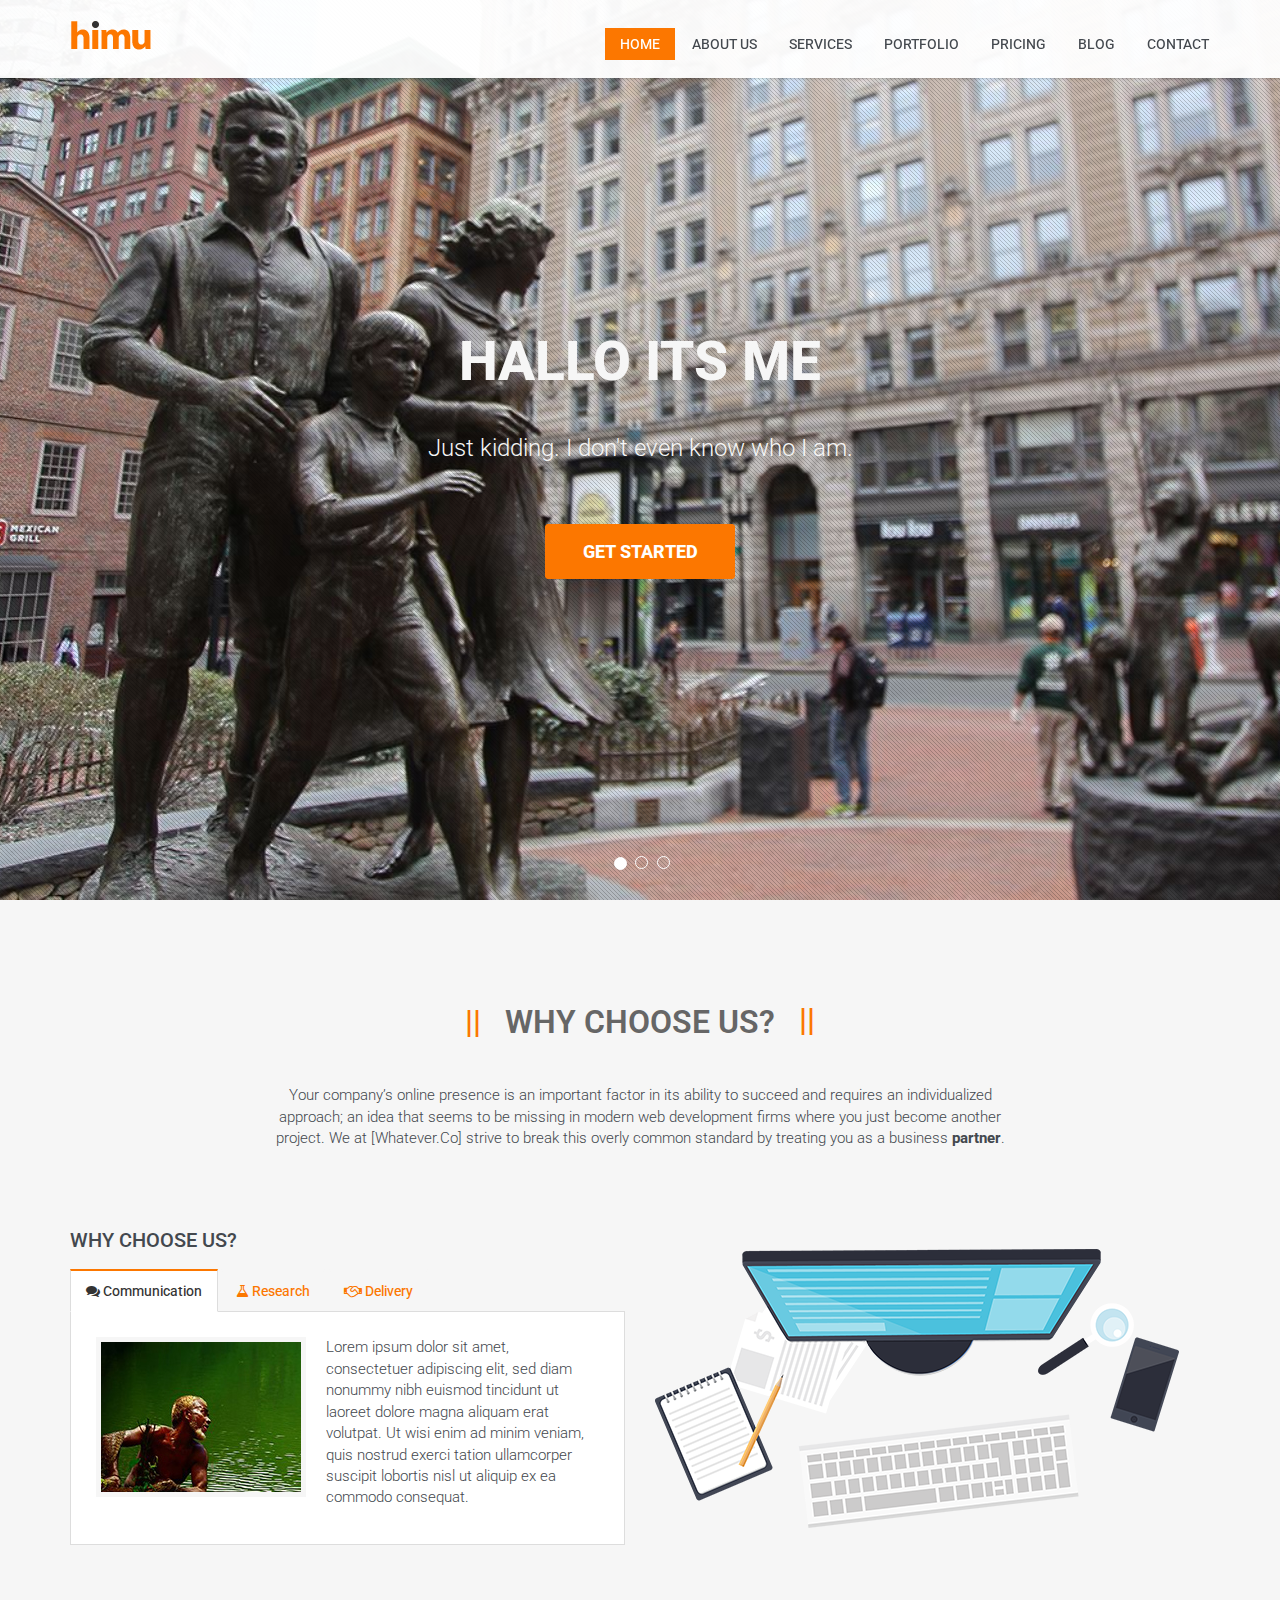
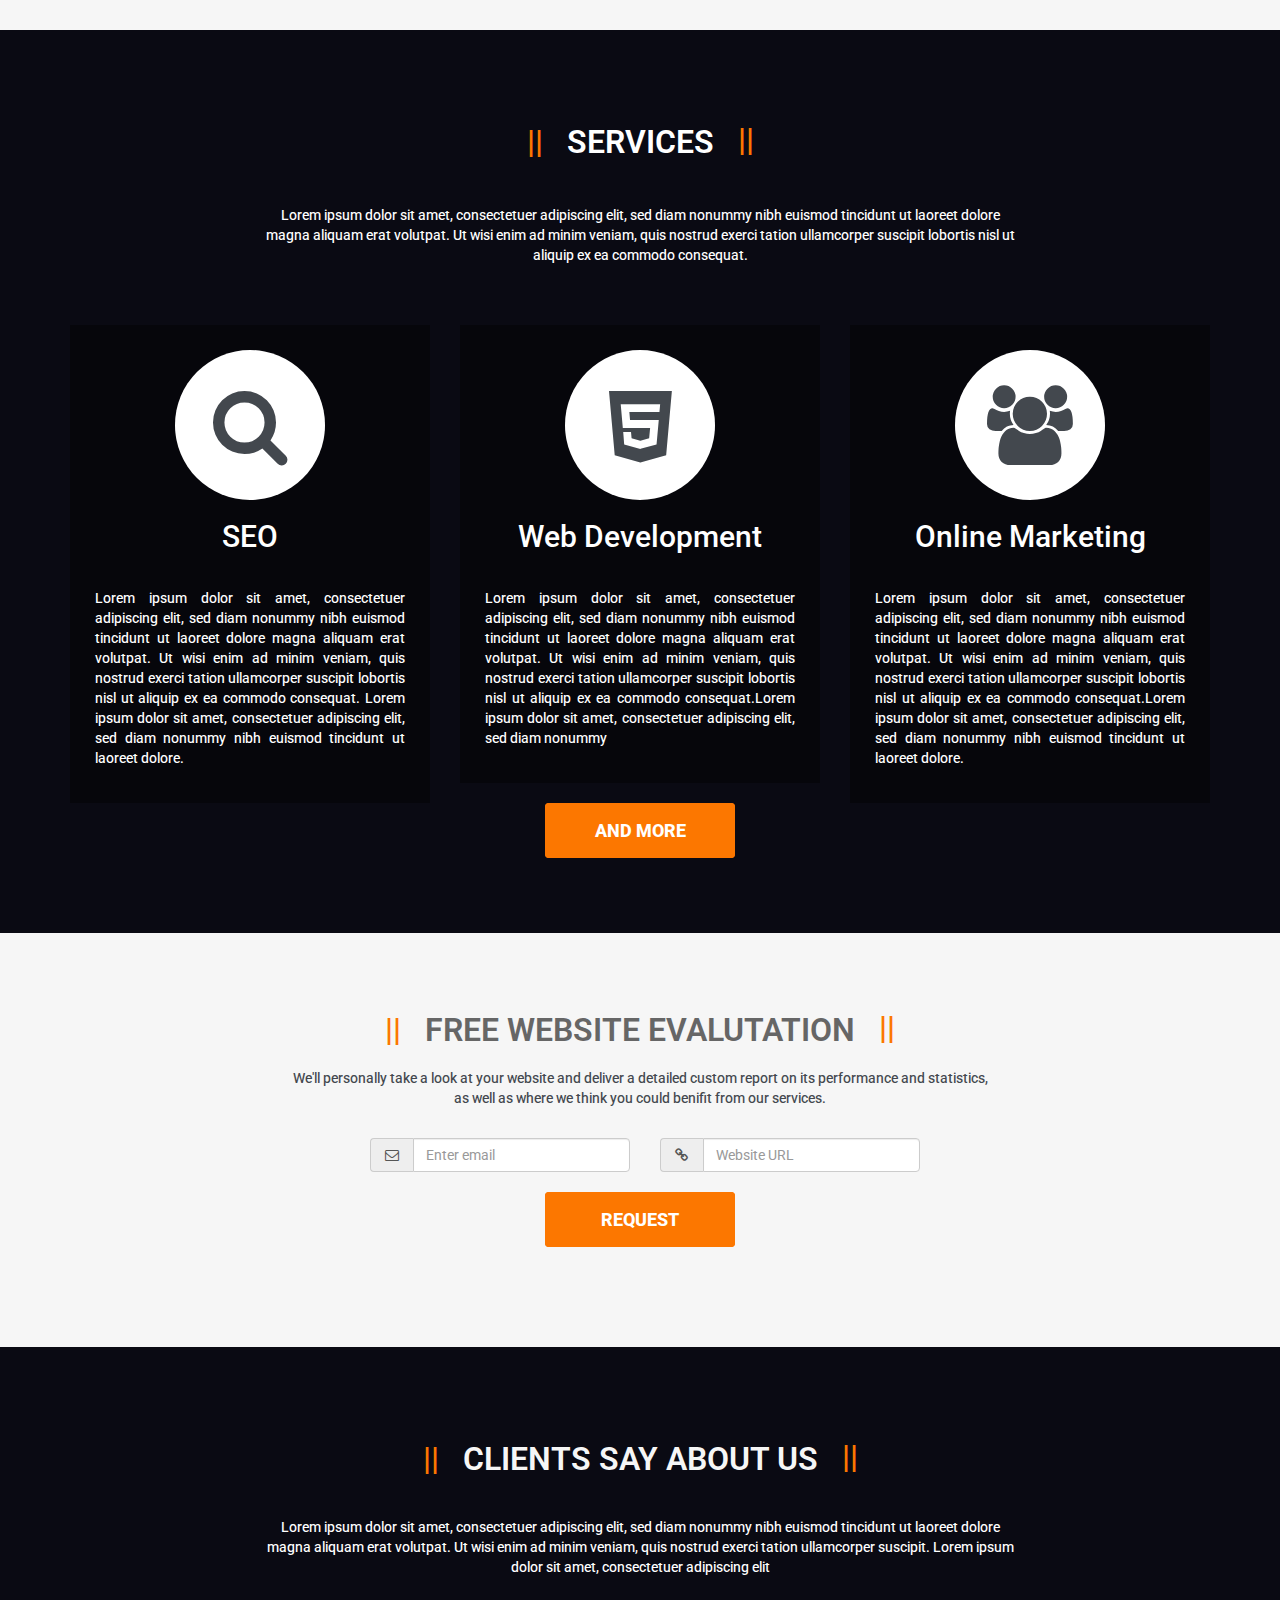
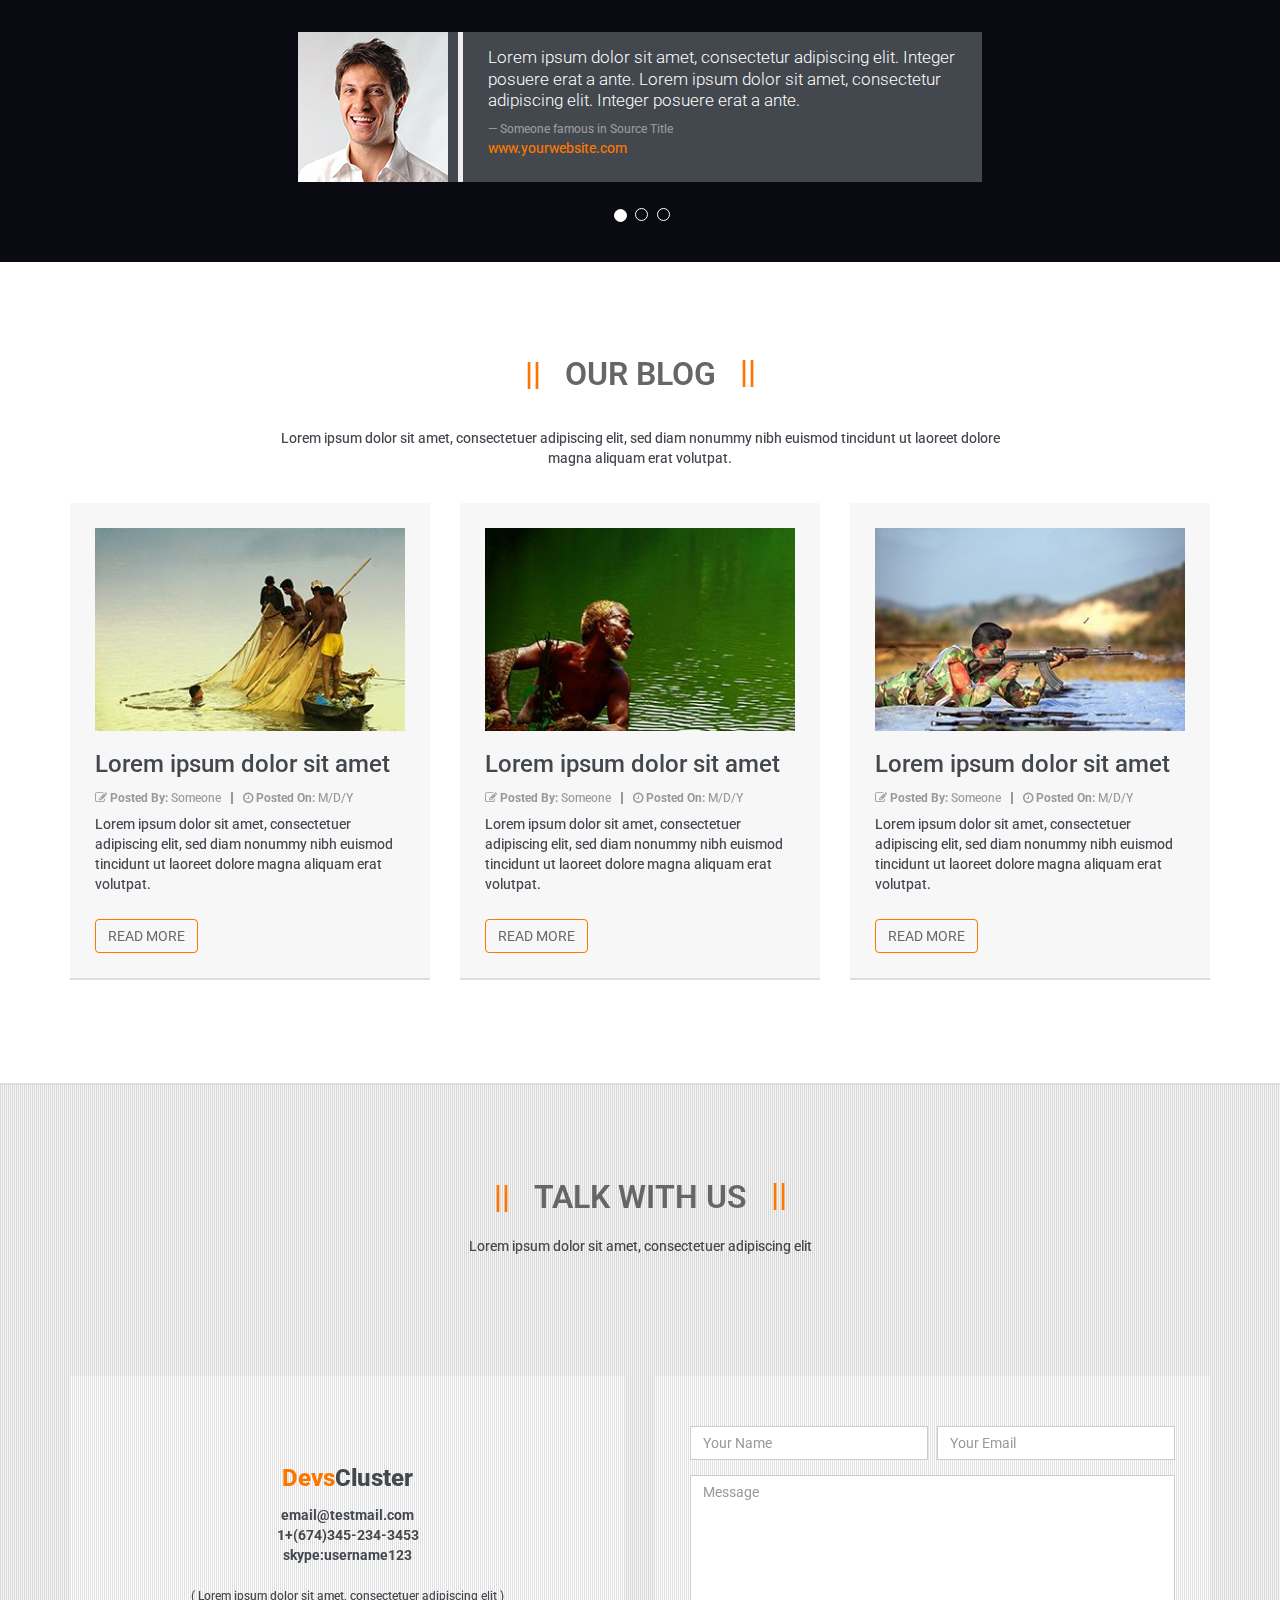
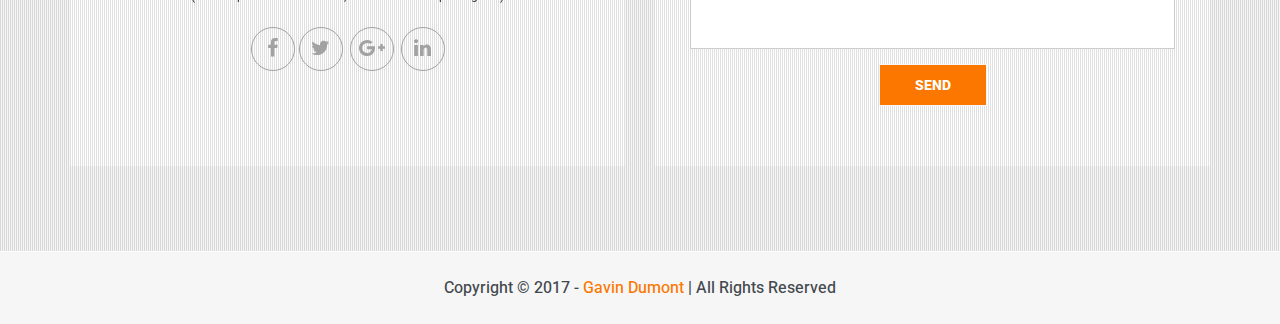
==== commit 8278f035: "Next Itteration" ====
--- a/index.html
+++ b/index.html
@@ -9,6 +9,7 @@
     <meta name="author" content="">
     <title> INSERT TITLE HERE </title>
     <link href="css/bootstrap.min.css" rel="stylesheet">
+    <link rel="stylesheet" href="https://formden.com/static/cdn/bootstrap-iso.css" />
     <link href="css/prettyPhoto.css" rel="stylesheet">
     <link href="css/font-awesome.min.css" rel="stylesheet">
     <link href="css/animate.css" rel="stylesheet">
@@ -117,23 +118,23 @@
         <div class="container">
             <div class="text-center">
                 <div class="col-sm-8 col-sm-offset-2">
-                    <h2 class="title-one">Why With Us?</h2>
-                    <p>Lorem ipsum dolor sit amet, consectetuer adipiscing elit, sed diam nonummy nibh euismod tincidunt ut laoreet dolore magna aliquam erat volutpat. Ut wisi enim ad minim veniam, quis nostrud exerci tation ullamcorper suscipit lobortis nisl ut aliquip ex ea commodo consequat.</p>
+                    <h2 class="title-one">Why Choose Us?</h2>
+                    <p>Your company’s online presence is an important factor in its ability to succeed and requires an individualized approach; an idea that seems to be missing in modern web development firms where you just become another project. We at [Whatever.Co] strive to break this overly common standard by treating you as a business <b>partner</b>. </p>
                 </div>
             </div>
             <div class="about-us">
                 <div class="row">
                     <div class="col-sm-6">
-                        <h3>Why with us?</h3>
+                        <h3>Why choose us?</h3>
                         <ul class="nav nav-tabs">
-                            <li class="active"><a href="#about" data-toggle="tab"><i class="fa fa-chain-broken"></i> About</a></li>
-                            <li><a href="#mission" data-toggle="tab"><i class="fa fa-th-large"></i> Mission</a></li>
-                            <li><a href="#community" data-toggle="tab"><i class="fa fa-users"></i> Community</a></li>
+                            <li class="active"><a href="#about" data-toggle="tab"><i class="fa fa-comments"></i> Communication</a></li>
+                            <li><a href="#mission" data-toggle="tab"><i class="fa fa-flask"></i> Research</a></li>
+                            <li><a href="#community" data-toggle="tab"><i class="fa fa-handshake-o"></i> Delivery</a></li>
                         </ul>
                         <div class="tab-content">
                             <div class="tab-pane fade in active" id="about">
                                 <div class="media">
-                                    <img class="pull-left media-object" src="images/about-us/about.jpg" alt="about us">
+                                    <img class="pull-left media-object" src="images/about-us/about.jpg" alt="communication">
                                     <div class="media-body">
                                         <p>Lorem ipsum dolor sit amet, consectetuer adipiscing elit, sed diam nonummy nibh euismod tincidunt ut laoreet dolore magna aliquam erat volutpat. Ut wisi enim ad minim veniam, quis nostrud exerci tation ullamcorper suscipit lobortis nisl ut aliquip ex ea commodo consequat.</p>
                                     </div>
@@ -141,7 +142,7 @@
                             </div>
                             <div class="tab-pane fade" id="mission">
                                 <div class="media">
-                                    <img class="pull-left media-object" src="images/about-us/mission.jpg" alt="Mission">
+                                    <img class="pull-left media-object" src="images/about-us/mission.jpg" alt="research">
                                     <div class="media-body">
                                         <p>Lorem ipsum dolor sit amet, consectetuer adipiscing elit, sed diam nonummy nibh euismod tincidunt ut laoreet dolore magna aliquam erat volutpat. Ut wisi enim ad minim veniam, quis nostrud exerci </p>
                                     </div>
@@ -149,7 +150,7 @@
                             </div>
                             <div class="tab-pane fade" id="community">
                                 <div class="media">
-                                    <img class="pull-left media-object" src="images/about-us/community.jpg" alt="Community">
+                                    <img class="pull-left media-object" src="images/about-us/community.jpg" alt="delivery">
                                     <div class="media-body">
                                         <p>Lorem ipsum dolor sit amet, consectetuer adipiscing elit, sed diam nonummy nibh euismod tincidunt ut laoreet dolore magna aliquam erat volutpat. </p>
                                     </div>
@@ -157,42 +158,9 @@
                             </div>
                         </div>
                     </div>
-                    <div class="col-sm-6">
-                        <h3>Our Skills</h3>
-                        <div class="skill-bar">
-                            <div class="skillbar clearfix " data-percent="90%">
-                                <div class="skillbar-title">
-                                    <span>HTML5 &amp; CSS3</span>
-                                </div>
-                                <div class="skillbar-bar"></div>
-                                <div class="skill-bar-percent">90%</div>
-                            </div>
-                            <!-- End Skill Bar -->
-                            <div class="skillbar clearfix" data-percent="85%">
-                                <div class="skillbar-title"><span>UI Design</span></div>
-                                <div class="skillbar-bar"></div>
-                                <div class="skill-bar-percent">85%</div>
-                            </div>
-                            <!-- End Skill Bar -->
-                            <div class="skillbar clearfix " data-percent="70%">
-                                <div class="skillbar-title"><span>jQuery</span></div>
-                                <div class="skillbar-bar"></div>
-                                <div class="skill-bar-percent">70%</div>
-                            </div>
-                            <!-- End Skill Bar -->
-                            <div class="skillbar clearfix " data-percent="60%">
-                                <div class="skillbar-title"><span>SEO</span></div>
-                                <div class="skillbar-bar"></div>
-                                <div class="skill-bar-percent">60%</div>
-                            </div>
-                            <!-- End Skill Bar -->
-                            <div class="skillbar clearfix " data-percent="75%">
-                                <div class="skillbar-title"><span>Copywriting</span></div>
-                                <div class="skillbar-bar"></div>
-                                <div class="skill-bar-percent">75%</div>
-                            </div>
-                            <!-- End Skill Bar -->
-                        </div>
+                    <div class="col-sm-6" id="why-us">
+                        <br><br>
+                        <img src="images/deskbanner.png">
                     </div>
                 </div>
             </div>
@@ -234,7 +202,7 @@
                                 </div>
                             </div>
                         </div>
-                        <a class="btn btn-default services-front-btn animated bounceInUp" href="#">And More</a>
+                        <a class="btn btn-default services-front-btn animated bounceInUp" href="pages/services">And More</a>
                     </div>
                 </div>
             </div>
@@ -244,172 +212,25 @@
 
     <section id="portfolio">
         <div class="container">
-            <div class="row text-center">
-                <div class="col-sm-8 col-sm-offset-2">
-                    <h2 class="title-one">Portfolio</h2>
-                    <p>Lorem ipsum dolor sit amet, consectetuer adipiscing elit, sed diam nonummy nibh euismod tincidunt ut laoreet dolore magna aliquam erat volutpat. Ut wisi enim ad minim veniam, quis nostrud exerci tation ullamcorper suscipit.</p>
-                </div>
-            </div>
-            <ul class="portfolio-filter text-center">
-                <li><a class="btn btn-default active" href="#" data-filter="*">All</a></li>
-                <li><a class="btn btn-default" href="#" data-filter=".html">Html</a></li>
-                <li><a class="btn btn-default" href="#" data-filter=".wordpress">Wordpress</a></li>
-                <li><a class="btn btn-default" href="#" data-filter=".joomla">Joomla</a></li>
-                <li><a class="btn btn-default" href="#" data-filter=".megento">Megento</a></li>
-            </ul>
-            <!--/#portfolio-filter-->
-            <div class="portfolio-items">
-                <div class="col-sm-3 col-xs-12 portfolio-item html">
-                    <div class="view efffect">
-                        <div class="portfolio-image">
-                            <img src="images/portfolio/1.jpg" alt=""></div>
-                        <div class="mask text-center">
-                            <h3>Novel</h3>
-                            <h4>Lorem ipsum dolor sit amet consectetur</h4>
-                            <a href="#"><i class="fa fa-link"></i></a>
-                            <a href="images/portfolio/big-item.jpg" data-gallery="prettyPhoto"><i class="fa fa-search-plus"></i></a>
-                        </div>
-                    </div>
-                </div>
-                <div class="col-sm-3 col-xs-12 portfolio-item jooma">
-                    <div class="view efffect">
-                        <div class="portfolio-image">
-                            <img src="images/portfolio/2.jpg" alt="">
-                        </div>
-                        <div class="mask text-center">
-                            <h3>Novel</h3>
-                            <h4>Lorem ipsum dolor sit amet consectetur</h4>
-                            <a href="#"><i class="fa fa-link"></i></a>
-                            <a href="images/portfolio/big-item4.jpg" data-gallery="prettyPhoto"><i class="fa fa-search-plus"></i></a>
-                        </div>
-                    </div>
-                </div>
-                <div class="col-sm-3 col-xs-12 portfolio-item wordpress">
-                    <div class="view efffect">
-                        <div class="portfolio-image">
-                            <img src="images/portfolio/3.jpg" alt="">
-                        </div>
-                        <div class="mask text-center">
-                            <h3>Novel</h3>
-                            <h4>Lorem ipsum dolor sit amet consectetur</h4>
-                            <a href="#"><i class="fa fa-link"></i></a>
-                            <a href="images/portfolio/big-item.jpg" data-gallery="prettyPhoto"><i class="fa fa-search-plus"></i></a>
-                        </div>
-                    </div>
-                </div>
-                <div class="col-sm-3 col-xs-12 portfolio-item megento">
-                    <div class="view efffect">
-                        <div class="portfolio-image">
-                            <img src="images/portfolio/4.jpg" alt="">
-                        </div>
-                        <div class="mask text-center">
-                            <h3>Novel</h3>
-                            <h4>Lorem ipsum dolor sit amet consectetur</h4>
-                            <a href="#"><i class="fa fa-link"></i></a>
-                            <a href="images/portfolio/big-item.jpg" data-gallery="prettyPhoto"><i class="fa fa-search-plus"></i></a>
-                        </div>
-                    </div>
-                </div>
-                <div class="col-sm-3 col-xs-12 portfolio-item html">
-                    <div class="view efffect">
-                        <div class="portfolio-image">
-                            <img src="images/portfolio/5.jpg" alt="">
-                        </div>
-                        <div class="mask text-center">
-                            <h3>Novel</h3>
-                            <h4>Lorem ipsum dolor sit amet consectetur</h4>
-                            <a href="#"><i class="fa fa-link"></i></a>
-                            <a href="images/portfolio/big-item.jpg" data-gallery="prettyPhoto"><i class="fa fa-search-plus"></i></a>
-                        </div>
-                    </div>
-                </div>
-                <div class="col-sm-3 col-xs-12 portfolio-item wordpress">
-                    <div class="view efffect">
-                        <div class="portfolio-image">
-                            <img src="images/portfolio/6.jpg" alt="">
-                        </div>
-                        <div class="mask text-center">
-                            <h3>Novel</h3>
-                            <h4>Lorem ipsum dolor sit amet consectetur</h4>
-                            <a href="#"><i class="fa fa-link"></i></a>
-                            <a href="images/portfolio/big-item.jpg" data-gallery="prettyPhoto"><i class="fa fa-search-plus"></i></a>
-                        </div>
-                    </div>
-                </div>
-                <div class="col-sm-3 col-xs-12 portfolio-item html">
-                    <div class="view efffect">
-                        <div class="portfolio-image">
-                            <img src="images/portfolio/7.jpg" alt="">
-                        </div>
-                        <div class="mask text-center">
-                            <h3>Novel</h3>
-                            <h4>Lorem ipsum dolor sit amet consectetur</h4>
-                            <a href="#"><i class="fa fa-link"></i></a>
-                            <a href="images/portfolio/big-item.jpg" data-gallery="prettyPhoto"><i class="fa fa-search-plus"></i></a>
-                        </div>
-                    </div>
-                </div>
-                <div class="col-sm-3 col-xs-12 portfolio-item joomla">
-                    <div class="view efffect">
-                        <div class="portfolio-image">
-                            <img src="images/portfolio/8.jpg" alt=""></div>
-                        <div class="mask text-center">
-                            <h3>Novel</h3>
-                            <h4>Lorem ipsum dolor sit amet consectetur</h4>
-                            <a href="#"><i class="fa fa-link"></i></a>
-                            <a href="images/portfolio/big-item.jpg" data-gallery="prettyPhoto"><i class="fa fa-search-plus"></i></a>
-                        </div>
-                    </div>
-                </div>
-                <div class="col-sm-3 col-xs-12 portfolio-item html">
-                    <div class="view efffect">
-                        <div class="portfolio-image">
-                            <img src="images/portfolio/9.jpg" alt="">
-                        </div>
-                        <div class="mask text-center">
-                            <h3>Novel</h3>
-                            <h4>Lorem ipsum dolor sit amet consectetur</h4>
-                            <a href="#"><i class="fa fa-link"></i></a>
-                            <a href="images/portfolio/big-item.jpg" data-gallery="prettyPhoto"><i class="fa fa-search-plus"></i></a>
-                        </div>
-                    </div>
-                </div>
-                <div class="col-sm-3 col-xs-12 portfolio-item wordpress">
-                    <div class="view efffect">
-                        <div class="portfolio-image">
-                            <img src="images/portfolio/10.jpg" alt=""></div>
-                        <div class="mask text-center">
-                            <h3>Novel</h3>
-                            <h4>Lorem ipsum dolor sit amet consectetur</h4>
-                            <a href="#"><i class="fa fa-link"></i></a>
-                            <a href="images/portfolio/big-item.jpg" data-gallery="prettyPhoto"><i class="fa fa-search-plus"></i></a>
-                        </div>
-                    </div>
-                </div>
-                <div class="col-sm-3 col-xs-12 portfolio-item joomla">
-                    <div class="view efffect">
-                        <div class="portfolio-image">
-                            <img src="images/portfolio/11.jpg" alt=""></div>
-                        <div class="mask text-center">
-                            <h3>Novel</h3>
-                            <h4>Lorem ipsum dolor sit amet consectetur</h4>
-                            <a href="#"><i class="fa fa-link"></i></a>
-                            <a href="images/portfolio/big-item3.jpg" data-gallery="prettyPhoto"><i class="fa fa-search-plus"></i></a>
-                        </div>
-                    </div>
-                </div>
-                <div class="col-sm-3 col-xs-12 portfolio-item megento">
-                    <div class="view efffect">
-                        <div class="portfolio-image">
-                            <img src="images/portfolio/12.jpg" alt=""></div>
-                        <div class="mask text-center">
-                            <h3>Novel</h3>
-                            <h4>Lorem ipsum dolor sit amet consectetur</h4>
-                            <a href="#"><i class="fa fa-link"></i></a>
-                            <a href="images/portfolio/big-item4.jpg" data-gallery="prettyPhoto"><i class="fa fa-search-plus"></i></a>
-                        </div>
-                    </div>
-                </div>
+            <div class="text-center">
+                <h4 class="title-one">Free website evalutation</h4>
+                <p>We'll personally take a look at your website and deliver a detailed custom report on its performance and statistics,<br> as well as where we think you could benifit from our services.</p>
+                <form class="form-inline" action="https://formspree.io/your@email.com" method="POST">
+                    <div class="row col-sm-offset-3">
+                        <div class="form-group col-sm-4">
+                            <div class="input-group"> <span class="input-group-addon"><i class="fa fa-envelope-o fa-fw"></i></span>
+                                <input type="email" class="form-control" required="true" name="_replyto"placeholder="Enter email" />
+                            </div>
+                        </div>
+                        <div class="form-group col-sm-4">
+                            <div class="input-group"> <span class="input-group-addon"><i class="fa fa-link fa-fw"></i></span>
+                                <input type="text" class="form-control" required="true" name="text" placeholder="Website URL" />
+                            </div>
+                        </div>
+                    </div>
+                    <br><button type="submit" role="button" class="btn btn-default services-front-btn animated pulse" id="evaluation-request" value="Send">Request</button>
+                </form>
+
             </div>
         </div>
 
@@ -546,7 +367,7 @@
                 <div class="pattern"></div>
                 <div class="row text-center clearfix">
                     <div class="col-sm-6">
-                        <div class="contact-address"><address><p><span>Devs</span>Cluster</p><strong>36 North Kafrul<br>Dhaka Cantonment Area<br> Dhaka-1206, Bangladesh</strong><br><small>( Lorem ipsum dolor sit amet, consectetuer adipiscing elit )</small></address>
+                        <div class="contact-address"><address><p><span>Devs</span>Cluster</p><strong>email@testmail.com<br>1+(674)345-234-3453<br>skype:username123<br></strong><br><small>( Lorem ipsum dolor sit amet, consectetuer adipiscing elit )</small></address>
                             <div class="social-icons">
                                 <a href="#"><i class="fa fa-facebook"></i></a><a href="#"><i class="fa fa-twitter"></i></a>
                                 <a href="#"><i class="fa fa-google-plus"></i></a>
@@ -557,17 +378,17 @@
                     <div class="col-sm-6">
                         <div id="contact-form-section">
                             <div class="status alert alert-success" style="display: none"></div>
-                            <form id="contact-form" class="contact" name="contact-form" method="post" action="send-mail.php">
+                            <form id="contact-form" class="contact" name="contact-form" action="https://formspree.io/your@email.com" method="POST">
                                 <div class="form-group">
                                     <input type="text" name="name" class="form-control name-field" required="required" placeholder="Your Name"></div>
                                 <div class="form-group">
-                                    <input type="email" name="email" class="form-control mail-field" required="required" placeholder="Your Email">
+                                    <input type="email" name="_replyto" class="form-control mail-field" required="required" placeholder="Your Email">
                                 </div>
                                 <div class="form-group">
                                     <textarea name="message" id="message" required="required" class="form-control" rows="8" placeholder="Message"></textarea>
                                 </div>
                                 <div class="form-group">
-                                    <button type="submit" class="btn btn-primary">Send</button>
+                                    <button type="submit" class="btn btn-primary" value="Send">Send</button>
                                 </div>
                             </form>
                         </div>
--- a/css/main.css
+++ b/css/main.css
@@ -18,6 +18,12 @@
 =====================================
 */
 
+/*====================
+======TESTING=====
+======================*/
+
+
+
 
 /*====================
 ======Typography=====
@@ -27,7 +33,7 @@
 body {
     font-family: 'Roboto', sans-serif;
     position: relative;
-    font-weight: 400;
+    font-weight: 450;
     background: #fff;
     color: #43484E
 }
@@ -698,7 +704,7 @@
 
 .services-front-btn:hover {
     background-color: white;
-    color: #fc7700 ;
+    color: #fc7700;
     -webkit-box-shadow: inset 0 0 0 1px white;
     box-shadow: inset 0 0 0 1px #fc7700;
 }
@@ -1203,6 +1209,80 @@
 }
 
 #contact-form-section textarea {
+    resize: none
+}
+
+#contact-form-section .form-control:focus {
+    border-color: #fc7700;
+    outline: 0;
+    -webkit-box-shadow: none;
+    box-shadow: none;
+}
+
+
+/*====================
+======Free Evaluation CSS=====
+======================*/
+
+#evaluation-request{
+    -webkit-animation-iteration-count: infinite;
+    -webkit-animation-duration: 2s;
+    -webkit-animation-delay: 3s;
+}
+
+
+
+#evaluation-form-section {
+    padding: 3px;
+}
+
+#evaluation-form-section .btn-primary {
+    background-color: #fc7700;
+    border-color: #f6f6f6;
+    border-radius: 0;
+    padding: 10px 35px;
+    text-transform: uppercase;
+    font-weight: 800;
+    transition: all 0.9s ease 0s;
+    -moz-transition: all 0.9s ease 0s;
+    -webkit-transition: all 0.9s ease 0s;
+    -o-transition: all 0.9s ease 0s;
+}
+
+#evaluation-form-section .btn-primary:hover {
+    background-color: #43484E
+}
+
+#evaluation-form input,
+#evaluation-form textarea,
+#evaluation-form .btn-primary {
+    position: relative;
+    z-index: 2;
+}
+
+#evaluation-form .websiteurl-field {
+    width: 10rem;
+}
+
+#evaluation-form .websiteurl-field,
+#evaluation-form .mail-field {
+    width: 49%;
+}
+
+#evaluation-form .websiteurl -field {
+    margin-right: 2%;
+    float: left
+}
+
+#evaluation-form .mail-field {}
+
+#evaluation-form-section .form-control {
+    border-radius: 0;
+    -webkit-box-shadow: none;
+    box-shadow: none;
+}
+
+#evaluation-form-section textarea {
     resize: none
 }
 
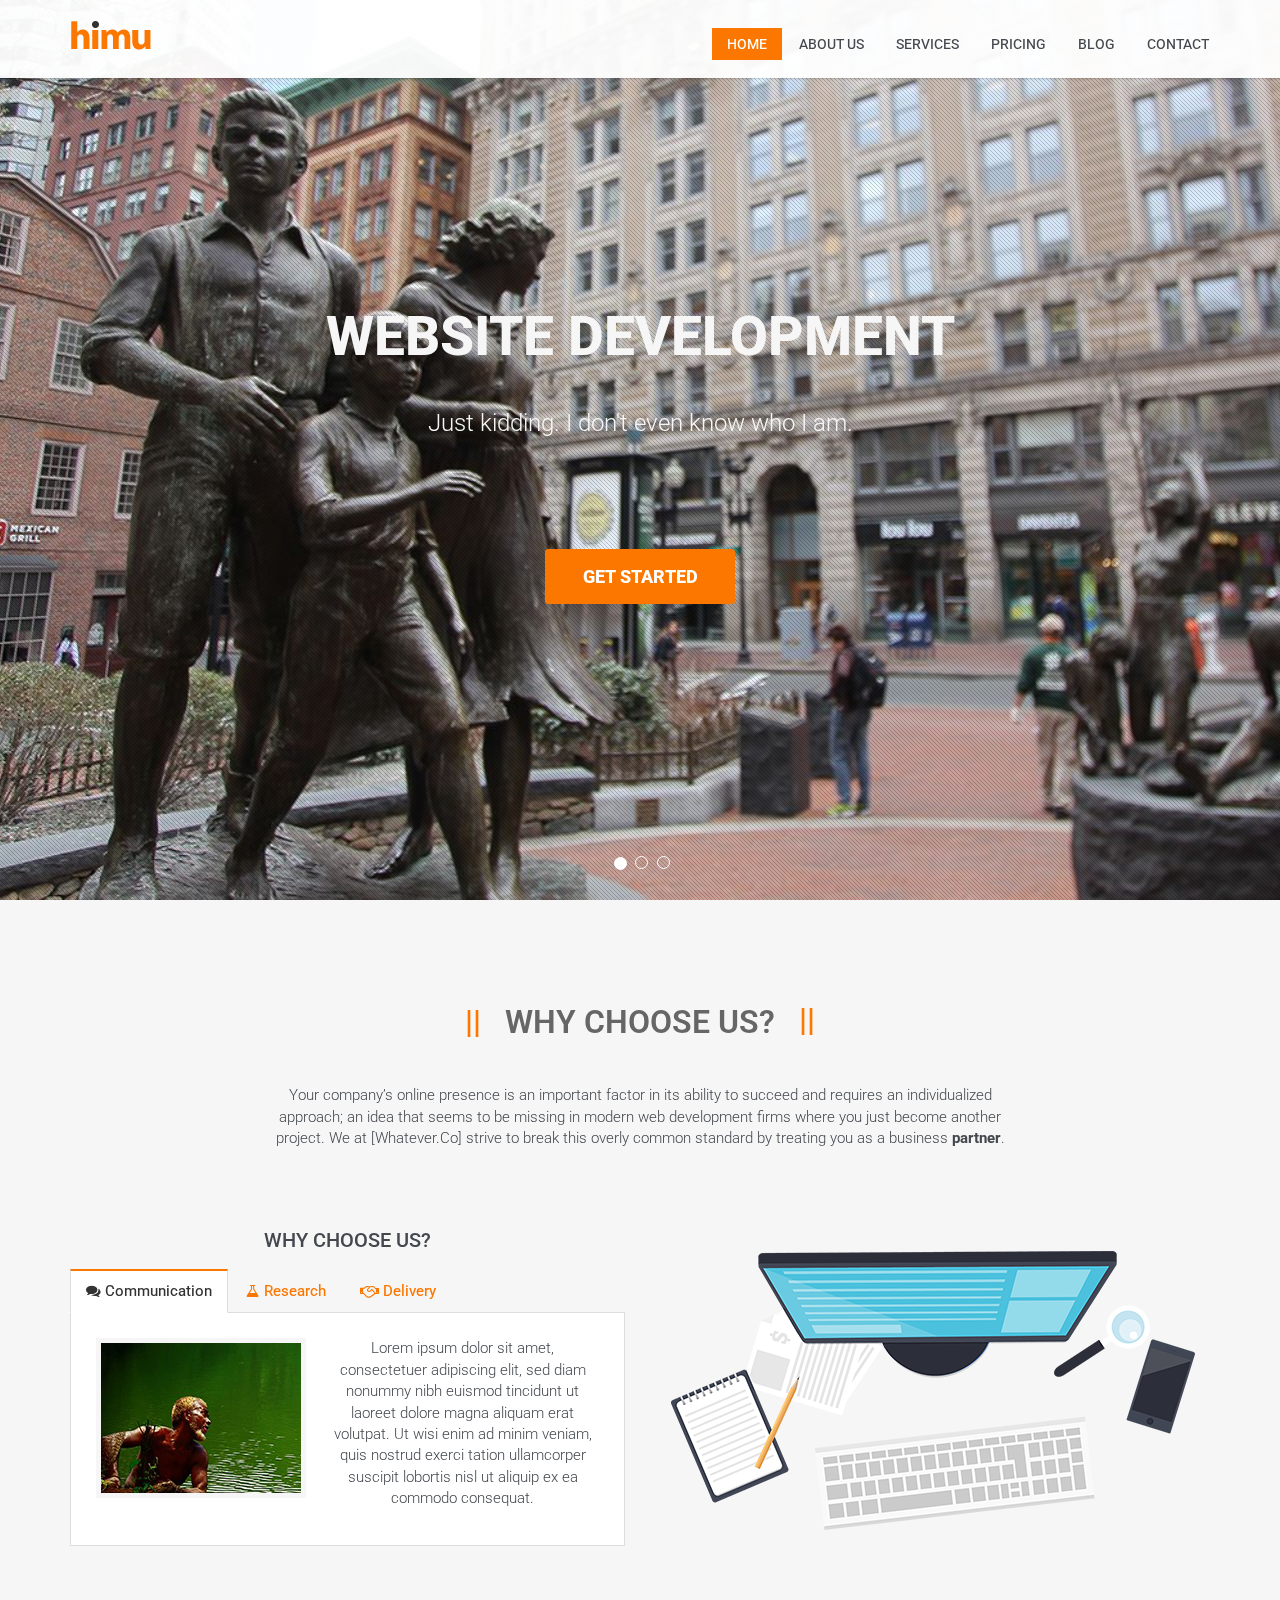
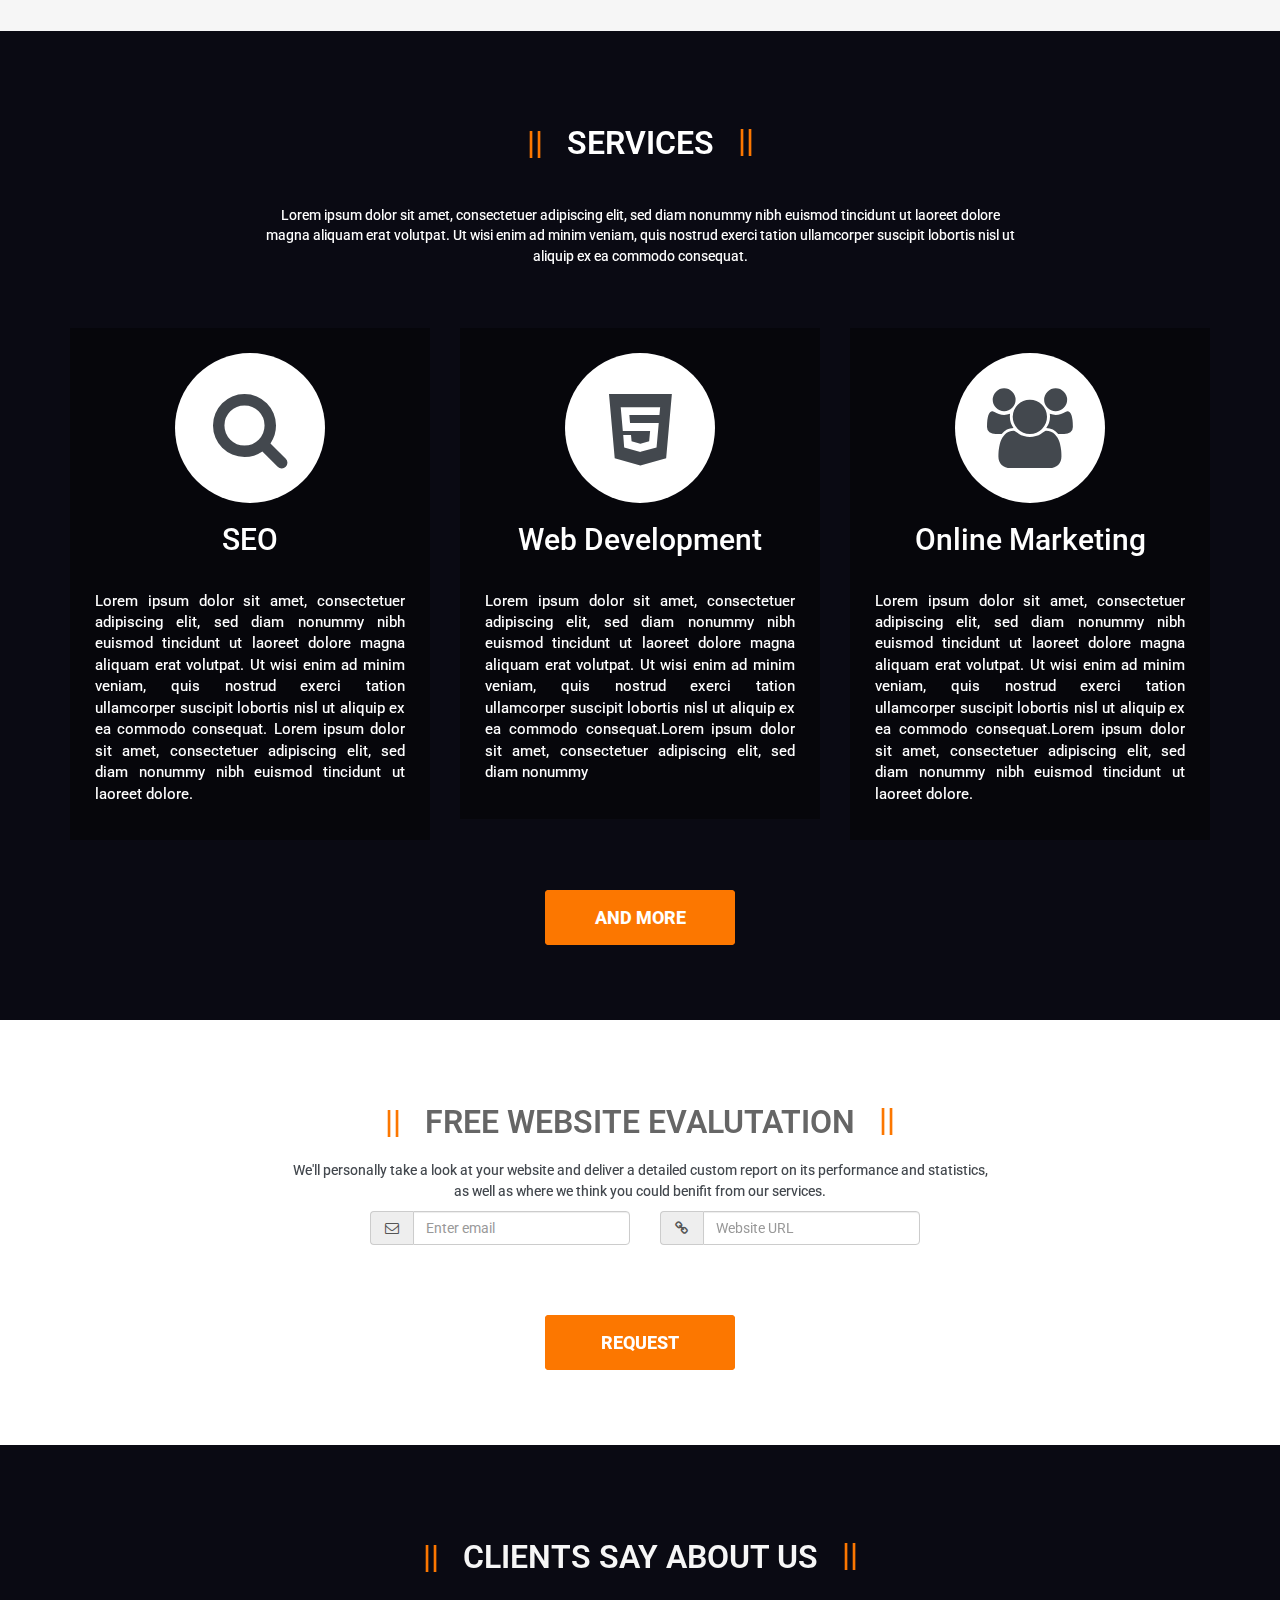
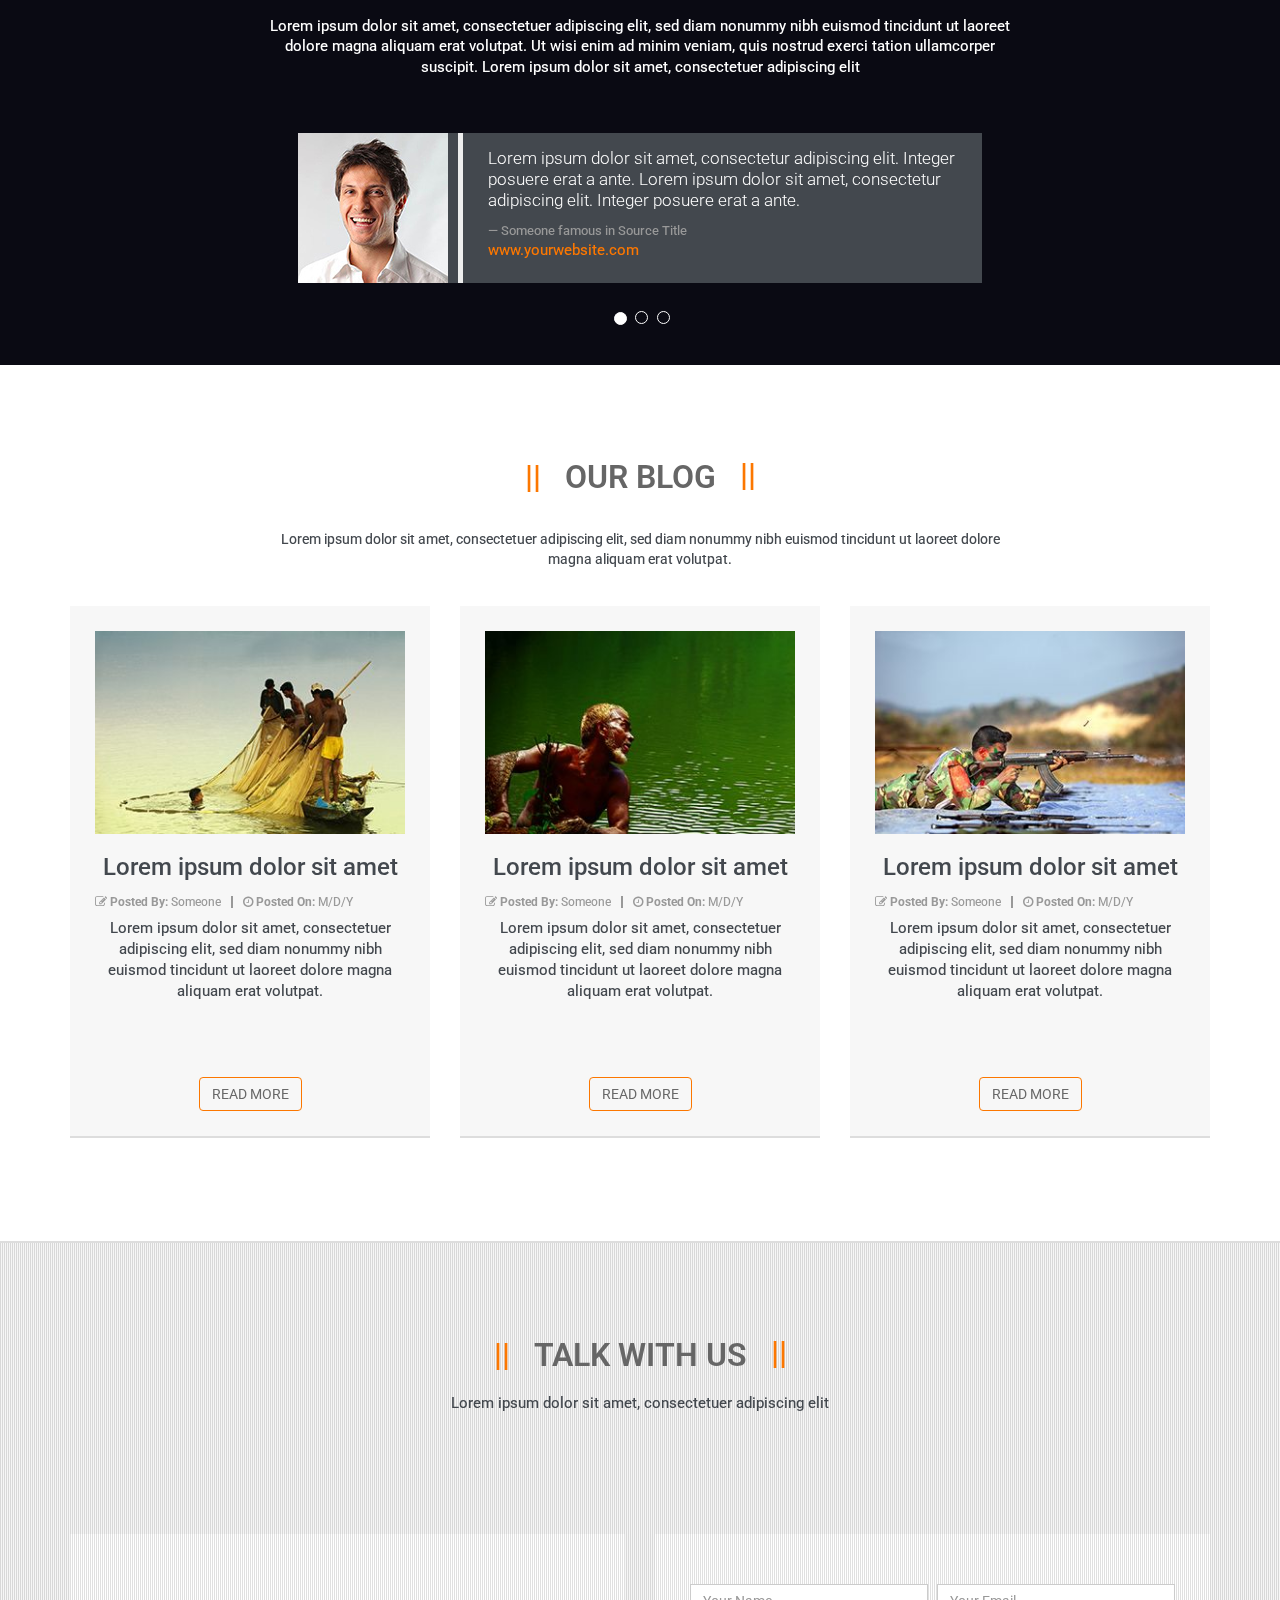
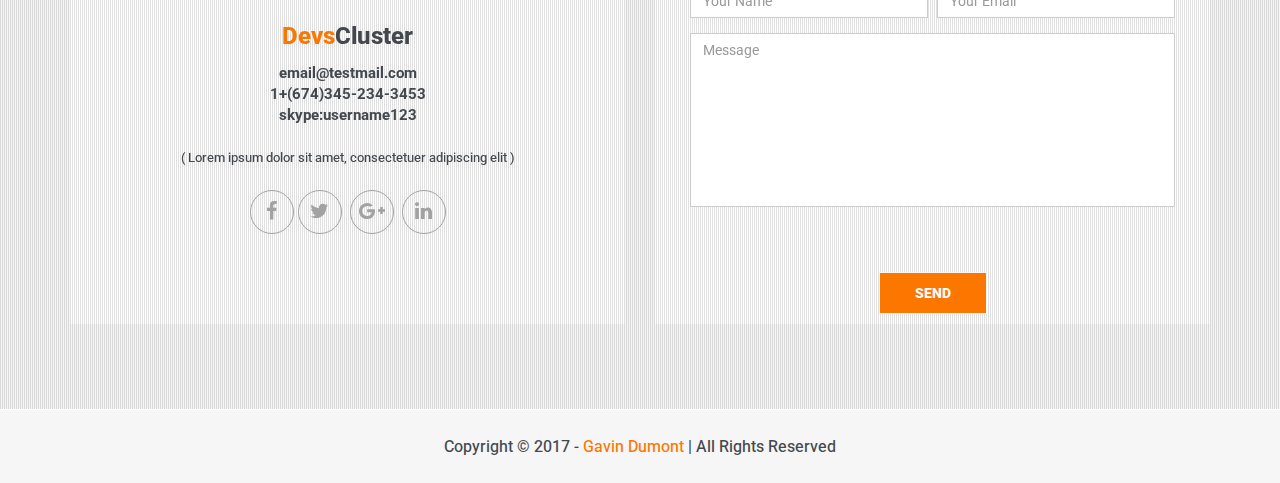
==== commit eec859c3: "Yerp" ====
--- a/index.html
+++ b/index.html
@@ -54,12 +54,11 @@
                 <div class="collapse navbar-collapse">
                     <ul class="nav navbar-nav navbar-right">
                         <li class="scroll active"><a href="#navigation">Home</a></li>
-                        <li class="scroll"><a href="pages/about-us">About Us</a></li>
-                        <li class="scroll"><a href="pages/services">Services</a></li>
-                        <li class="scroll"><a href="pages/portfolio">Portfolio</a></li>
-                        <li class="scroll"><a href="pages/pricing">Pricing</a></li>
+                        <li class="scroll"><a href="pages/aboutus.html">About Us</a></li>
+                        <li class="scroll"><a href="pages/services.html">Services</a></li>
+                        <li class="scroll"><a href="pages/pricing.html">Pricing</a></li>
                         <li class="scroll"><a href="#">Blog</a></li>
-                        <li class="scroll"><a href="pages/contact">Contact</a></li>
+                        <li class="scroll"><a href="pages/contact.html">Contact</a></li>
                     </ul>
                 </div>
             </div>
@@ -81,26 +80,26 @@
                 <div class="item active" style="background-image: url(images/slider/slide3.jpg)">
                     <div class="carousel-caption">
                         <div>
-                            <h2 class="heading animated bounceInDown">Hallo its me</h2>
+                            <h2 class="heading animated bounceInDown">Website Development</h2>
                             <p class="animated bounceInUp">Just kidding. I don't even know who I am. </p>
-                            <a class="btn btn-default slider-btn animated fadeIn" href="#">Get Started</a>
+                            <a class="btn btn-default slider-btn animated fadeIn" href="pages/services.html">Get Started</a>
                         </div>
                     </div>
                 </div>
                 <div class="item" style="background-image: url(images/slider/slide2.jpg)">
                     <div class="carousel-caption">
                         <div>
-                            <h2 class="heading animated bounceInDown">Header text</h2>
-                            <p class="animated bounceInUp">Some interesting text </p> <a class="btn btn-default slider-btn animated fadeIn" href="#">Get Started</a>
+                            <h2 class="heading animated bounceInDown">SEO Services</h2>
+                            <p class="animated bounceInUp">Some interesting text </p> <a class="btn btn-default slider-btn animated fadeIn" href="pages/services.html">Get Started</a>
                         </div>
                     </div>
                 </div>
                 <div class="item" style="background-image: url(images/slider/slide1.jpg)">
                     <div class="carousel-caption">
                         <div>
-                            <h2 class="heading animated bounceInRight">Look how cool</h2>
+                            <h2 class="heading animated bounceInRight">PPC Campaigns</h2>
                             <p class="animated bounceInLeft">Your very jealous, I'm sure of it</p>
-                            <a class="btn btn-default slider-btn animated bounceInUp" href="#">Get Started</a>
+                            <a class="btn btn-default slider-btn animated bounceInUp" href="pages/services.html">Get Started</a>
                         </div>
                     </div>
                 </div>
@@ -210,7 +209,7 @@
     </section>
     <!--/#service-->
 
-    <section id="portfolio">
+    <section id="evaluation-prompt">
         <div class="container">
             <div class="text-center">
                 <h4 class="title-one">Free website evalutation</h4>
--- a/css/main.css
+++ b/css/main.css
@@ -24,7 +24,6 @@
 
 
 
-
 /*====================
 ======Typography=====
 ======================*/
@@ -710,156 +709,6 @@
 }
 
 
-/*======================
-======Portfolio CSS=====
-========================*/
-
-#portfolio {
-    padding-top: 70px;
-    padding-bottom: 100px;
-    background: #F6F6F6
-}
-
-#portfolio p,
-#portfolio h2 {
-    margin-bottom: 30px;
-}
-
-#portfolio .portfolio-filter {
-    margin-bottom: 40px;
-    margin-top: 10px;
-}
-
-#portfolio .portfolio-filter li {
-    display: inline-block;
-}
-
-#portfolio .portfolio-filter li a:hover,
-#portfolio .portfolio-filter li a:focus,
-#portfolio .portfolio-filter li a:active,
-#portfolio .portfolio-filter li .active {
-    border: 1px solid #fc7700;
-    color: #686868;
-    box-shadow: none;
-    -webkit-box-shadow: none;
-    opacity: 1;
-}
-
-#portfolio .portfolio-filter li a {
-    color: #686868;
-    font-size: 16px;
-    text-transform: uppercase;
-    border: none;
-    background: rgba(67, 72, 78, 0);
-    opacity: .8;
-    border: 1px solid rgba(252, 119, 0, 0);
-    border-radius: inherit;
-}
-
-.portfolio-items>div {
-    padding: 0;
-}
-
-.portfolio-items img {
-    width: 100%;
-}
-
-.view {
-    cursor: default;
-    height: 100%;
-    overflow: hidden;
-    position: relative;
-    text-align: center;
-    width: 100%;
-}
-
-.efffect h4 {
-    opacity: 0;
-    transform: scale(0);
-    transition: all 0.5s linear 0s;
-}
-
-.efffect h3 {
-    opacity: 0;
-    transform: scale(0);
-    -webkit-transition: all 0.5s linear 0s;
-    -moz-transition: all 0.5s linear 0s;
-    -ms-transition: all 0.5s linear 0s;
-    -o-transition: all 0.5s linear 0s;
-    transition: all 0.5s linear 0s;
-}
-
-.efffect img {
-    transform: scaleY(1);
-    -moz-transform: scaleY(1);
-    -webkit-transform: scaleY(1);
-    -o-transform: scaleY(1);
-    -ms-transform: scaleY(1);
-    transition: all 0.7s ease-in-out 0s;
-    -moz-transition: all 0.7s ease-in-out 0s;
-    -webkit-transition: all 0.7s ease-in-out 0s;
-    -o-transition: all 0.7s ease-in-out 0s;
-}
-
-.view img {
-    display: block;
-    position: relative;
-}
-
-.efffect .mask {
-    background-color: #F6F6F6;
-    border: 4px solid #333333;
-    -webkit-transition: all 0.5s linear 0s;
-    -moz-transition: all 0.5s linear 0s;
-    -ms-transition: all 0.5s linear 0s;
-    -o-transition: all 0.5s linear 0s;
-    transition: all 0.5s linear 0s;
-    opacity: 0
-}
-
-.view .mask,
-.view .content {
-    height: 100%;
-    left: 0;
-    overflow: hidden;
-    position: absolute;
-    top: 0;
-    width: 100%;
-}
-
-.mask h3 {
-    color: #43484E;
-    font-family: cabin;
-    font-size: 22px;
-    font-weight: 700;
-    margin-top: 30px;
-    text-transform: uppercase;
-    transition: height 500ms ease 0s;
-}
-
-.mask h4 {
-    color: #000;
-    font-family: roboto;
-    font-size: 14px;
-    font-weight: 200;
-    padding: 0 35px 5px;
-}
-
-.mask i {
-    border: 2px solid #333;
-    border-radius: 50%;
-    color: #333;
-    font-size: 17px;
-    margin-left: 8px;
-    padding: 8px;
-}
-
-.mask i:hover {
-    background-color: #fc7700;
-    color: #fff;
-}
-
-
 /*====================
 ======Clients CSS=====
 ======================*/
@@ -1430,111 +1279,278 @@
 /* End: Recommended Isotope styles */
 
 
+
 /*==================================
-====== Portfolio Hover effect=======
+====== Services Page =======
 ====================================*/
 
-.efffect img {
-    -webkit-transform: scaleY(1);
-    -moz-transform: scaleY(1);
-    -o-transform: scaleY(1);
-    -ms-transform: scaleY(1);
-    transform: scaleY(1);
-    -webkit-transition: all 0.7s ease-in-out;
-    -moz-transition: all 0.7s ease-in-out;
-    -o-transition: all 0.7s ease-in-out;
-    -ms-transition: all 0.7s ease-in-out;
-    transition: all 0.7s ease-in-out;
-}
-
-.efffect .mask {
-    -webkit-transition: all 0.5s linear;
-    -moz-transition: all 0.5s linear;
-    -o-transition: all 0.5s linear;
-    -ms-transition: all 0.5s linear;
-    transition: all 0.5s linear;
-    -ms-filter: "progid: DXImageTransform.Microsoft.Alpha(Opacity=0)";
-    filter: alpha(opacity=0);
-    opacity: 0;
-    cursor: zoom-in;
-}
-
-.efffect h4 {
-    background: transparent;
-    -webkit-transform: scale(0);
-    -moz-transform: scale(0);
-    -o-transform: scale(0);
-    -ms-transform: scale(0);
-    transform: scale(0);
-    -webkit-transition: all 0.5s linear;
-    -moz-transition: all 0.5s linear;
-    -o-transition: all 0.5s linear;
-    -ms-transition: all 0.5s linear;
-    transition: all 0.5s linear;
-    -ms-filter: "progid: DXImageTransform.Microsoft.Alpha(Opacity=0)";
-    filter: alpha(opacity=0);
-    opacity: 0;
-}
-
-.efffect h3 {
-    -ms-filter: "progid: DXImageTransform.Microsoft.Alpha(Opacity=0)";
-    filter: alpha(opacity=0);
-    opacity: 0;
-    font-size: 22px;
-    -webkit-transform: scale(0);
-    -moz-transform: scale(0);
-    -o-transform: scale(0);
-    -ms-transform: scale(0);
-    transform: scale(0);
-    -webkit-transition: all 0.5s linear;
-    -moz-transition: all 0.5s linear;
-    -o-transition: all 0.5s linear;
-    -ms-transition: all 0.5s linear;
-    transition: all 0.5s linear;
-}
-
-.mask a i {
-    -ms-filter: "progid: DXImageTransform.Microsoft.Alpha(Opacity=0)";
-    filter: alpha(opacity=0);
-    opacity: 0;
-    -webkit-transform: rotate(-180deg);
-    -moz-transform: rotate(-180deg);
-    -o-transform: rotate(-180deg);
-    -ms-transform: rotate(-180deg);
-    transform: rotate(-180deg);
-    -webkit-transition: all 0.5s linear 0.7s;
-    -moz-transition: all 0.5s linear 0.7s;
-    -o-transition: all 0.5s linear 0.7s;
-    -ms-transition: all 0.5s linear 0.7s;
-    transition: all 0.5s linear 0.7s;
-}
-
-.efffect:hover img {
-    -webkit-transform: scale(10);
-    -moz-transform: scale(10);
-    -o-transform: scale(10);
-    -ms-transform: scale(10);
-    transform: scale(10);
-    -ms-filter: "progid: DXImageTransform.Microsoft.Alpha(Opacity=0)";
-    filter: alpha(opacity=0);
-    opacity: 0;
-}
-
-.efffect:hover .mask {
-    -ms-filter: "progid: DXImageTransform.Microsoft.Alpha(Opacity=100)";
-    filter: alpha(opacity=100);
-    opacity: 1;
-}
-
-.efffect:hover h4,
-.efffect:hover h3,
-.efffect:hover a i {
-    -webkit-transform: scale(1);
-    -moz-transform: scale(1);
-    -o-transform: scale(1);
-    -ms-transform: scale(1);
-    transform: scale(1);
-    -ms-filter: "progid: DXImageTransform.Microsoft.Alpha(Opacity=100)";
-    filter: alpha(opacity=100);
-    opacity: 1;
-}
+.main_title {
+    font-family: "Oswald";
+	font-size: 44px;
+	padding-bottom: 30px;
+	margin-top: 30px;
+	text-align: center;
+	line-height: 65px;
+	text-transform: uppercase;
+	color: #2b2b2b;
+}
+.main_title span {
+	border-bottom: 1px solid #666;
+}
+
+.box {
+    border-radius: 3px;
+	/*box-shadow: 0 2px 5px 0 rgba(0, 0, 0, 0.16), 0 2px 10px 0 rgba(0, 0, 0, 0.12);*/
+	padding: 38px 30px;
+	text-align: right;
+	display: block;
+	/* margin-top: 60px; */cursor: pointer;
+}
+.box-icon span {
+	color: #fff;
+	display: table-cell;
+	text-align: center;
+	vertical-align: middle;
+}
+.info h4 {
+	color: #555454;
+	font-size: 22px;
+	margin: 0px;
+	font-family: Oswald;
+	font-weight: 100;
+	padding: 28px 0px;
+	text-transform: uppercase;
+}
+.info > p {
+	color: #717171;
+	font-size: 16px;
+	text-align: center;
+}
+
+.box >.box-icon {
+    border: 2px solid #fc7700;
+}
+.box:hover >.box-icon {
+	border: 2px solid #fc7700;
+	background-color: #fff;
+	color: #fc7700;
+	-webkit-transition: All 0.5s ease;
+	-moz-transition: All 0.5s ease;
+	-o-transition: All 0.5s ease;
+    
+    -moz-transform: scale(1.1) rotate(360deg);
+    -webkit-transform: scale(1.1) rotate(360deg);
+    -o-transform: scale(1.1) rotate(360deg);
+    -ms-transform: scale(1.1) rotate(360deg);
+    transform: scale(1.1) rotate(360deg);
+}
+.box:hover >.box-icon >span {
+	color: #fc7700;
+}
+.box-icon {
+	background-color: #fc7700;
+	border-radius: 50%;
+	display: table;
+	height: 120px;
+	margin: 0 auto;
+	width: 120px;/*margin-top: -61px;*/
+}
+
+
+#header-section{
+    background-image: url(../images/services/service-bg.jpg);
+    margin-top: 5rem;
+    padding-top:20rem;
+    padding-bottom: 15rem;
+    color:white;
+}
+
+#header-section, .btn{
+    margin-top:5rem;
+}
+
+#packages-banner{
+    background-image: url(../images/services/service-bg.jpg);
+}
+
+/*==================================
+====== Packages Page =======
+====================================*/
+
+#services-header-section{
+    background-image: url(../images/services/service-bg.jpg);
+    margin-top: 5rem;
+    padding-top:20rem;
+    padding-bottom: 15rem;
+    color:white;
+}
+
+#services-header-section, .btn{
+    margin-top:5rem;
+}
+
+/* Pricing tables */
+
+.content {
+    padding: 30px 0;
+}
+
+/***
+Pricing table
+***/
+.pricing {
+  position: relative;
+  margin-bottom: 15px;
+  border: 3px solid #eee;
+}
+
+.pricing-active {
+  border: 3px solid #fc7700;
+  margin-top: -10px;
+  box-shadow: 7px 7px rgba(254, 144, 56, 0.2);
+}
+
+.pricing:hover {
+  border: 3px solid #fc7700;
+}
+
+.pricing:hover h4 {
+  color: #fc7700;
+}
+
+.pricing-head {
+  text-align: center;
+}
+
+.pricing-head h3,
+.pricing-head h4 {
+  margin: 0;
+  line-height: normal;
+}
+
+.pricing-head h3 span,
+.pricing-head h4 span {
+  display: block;
+  margin-top: 5px;
+  font-size: 14px;
+  font-style: italic;
+}
+
+.pricing-head h3 {
+  font-weight: 300;
+  color: #fafafa;
+  padding: 12px 0;
+  font-size: 27px;
+  background: #fc7700;
+  border-bottom: solid 1px #FF8619;
+}
+
+.pricing-head h4 {
+  color: FF8619;
+  padding: 5px 0;
+  font-size: 54px;
+  font-weight: 300;
+  background: #fbfef2;
+  border-bottom: solid 1px #f5f9e7;
+}
+
+.pricing-head-active h4 {
+  color: #FF8619;
+}
+
+.pricing-head h4 i {
+  top: -8px;
+  font-size: 28px;
+  font-style: normal;
+  position: relative;
+}
+
+.pricing-head h4 span {
+  top: -10px;
+  font-size: 14px;
+  font-style: normal;
+  position: relative;
+}
+
+/*Pricing Content*/
+.pricing-content li {
+  color: #888;
+  font-size: 13px;
+  padding: 7px 15px;
+  border-bottom: solid 1px #f5f9e7;
+    text-align: center;
+}
+
+/*Pricing Footer*/
+.pricing-footer {
+  color: #777;
+  font-size: 13px;
+  line-height: 17px;
+  text-align: center;
+  padding: 0 20px 19px;
+}
+
+/*Priceing Active*/
+.price-active,
+.pricing:hover {
+  z-index: 9;
+}
+
+.price-active h4 {
+  color: #36d7ac;
+}
+
+.no-space-pricing .pricing:hover {
+  transition: box-shadow 0.5s ease-in-out;
+}
+
+.no-space-pricing .price-active .pricing-head h4,
+.no-space-pricing .pricing:hover .pricing-head h4 {
+  color: #36d7ac;
+  padding: 15px 0;
+  font-size: 80px;
+  transition: color 0.8s ease-in-out;
+}
+
+.yellow-crusta.btn {
+  color: #FFFFFF;
+  background-color: #FC9F4C;
+}
+.yellow-crusta.btn:hover,
+.yellow-crusta.btn:focus,
+.yellow-crusta.btn:active,
+.yellow-crusta.btn.active {
+    color: #FFFFFF;
+    background-color: #FC923B;
+}
+
+
+
+.checkbox input{
+    visibility: hidden;
+}
+
+.checkbox{
+    font-size:1.3em;
+}
+
+#custom-pricing-footer{
+    text-align: center;
+}
+
+#custom-pricing-footer, div{
+    text-align: center;
+    font-size: 1.01em;
+}
+
+.custom-selector-style{
+    background-color: #FC923B;
+    color: #fff;
+    outline-color: #fc7700;
+}
+
+#estPrice{
+    text-align: center;
+    margin-top:1rem;
+    font-size: 1.1em;
+}